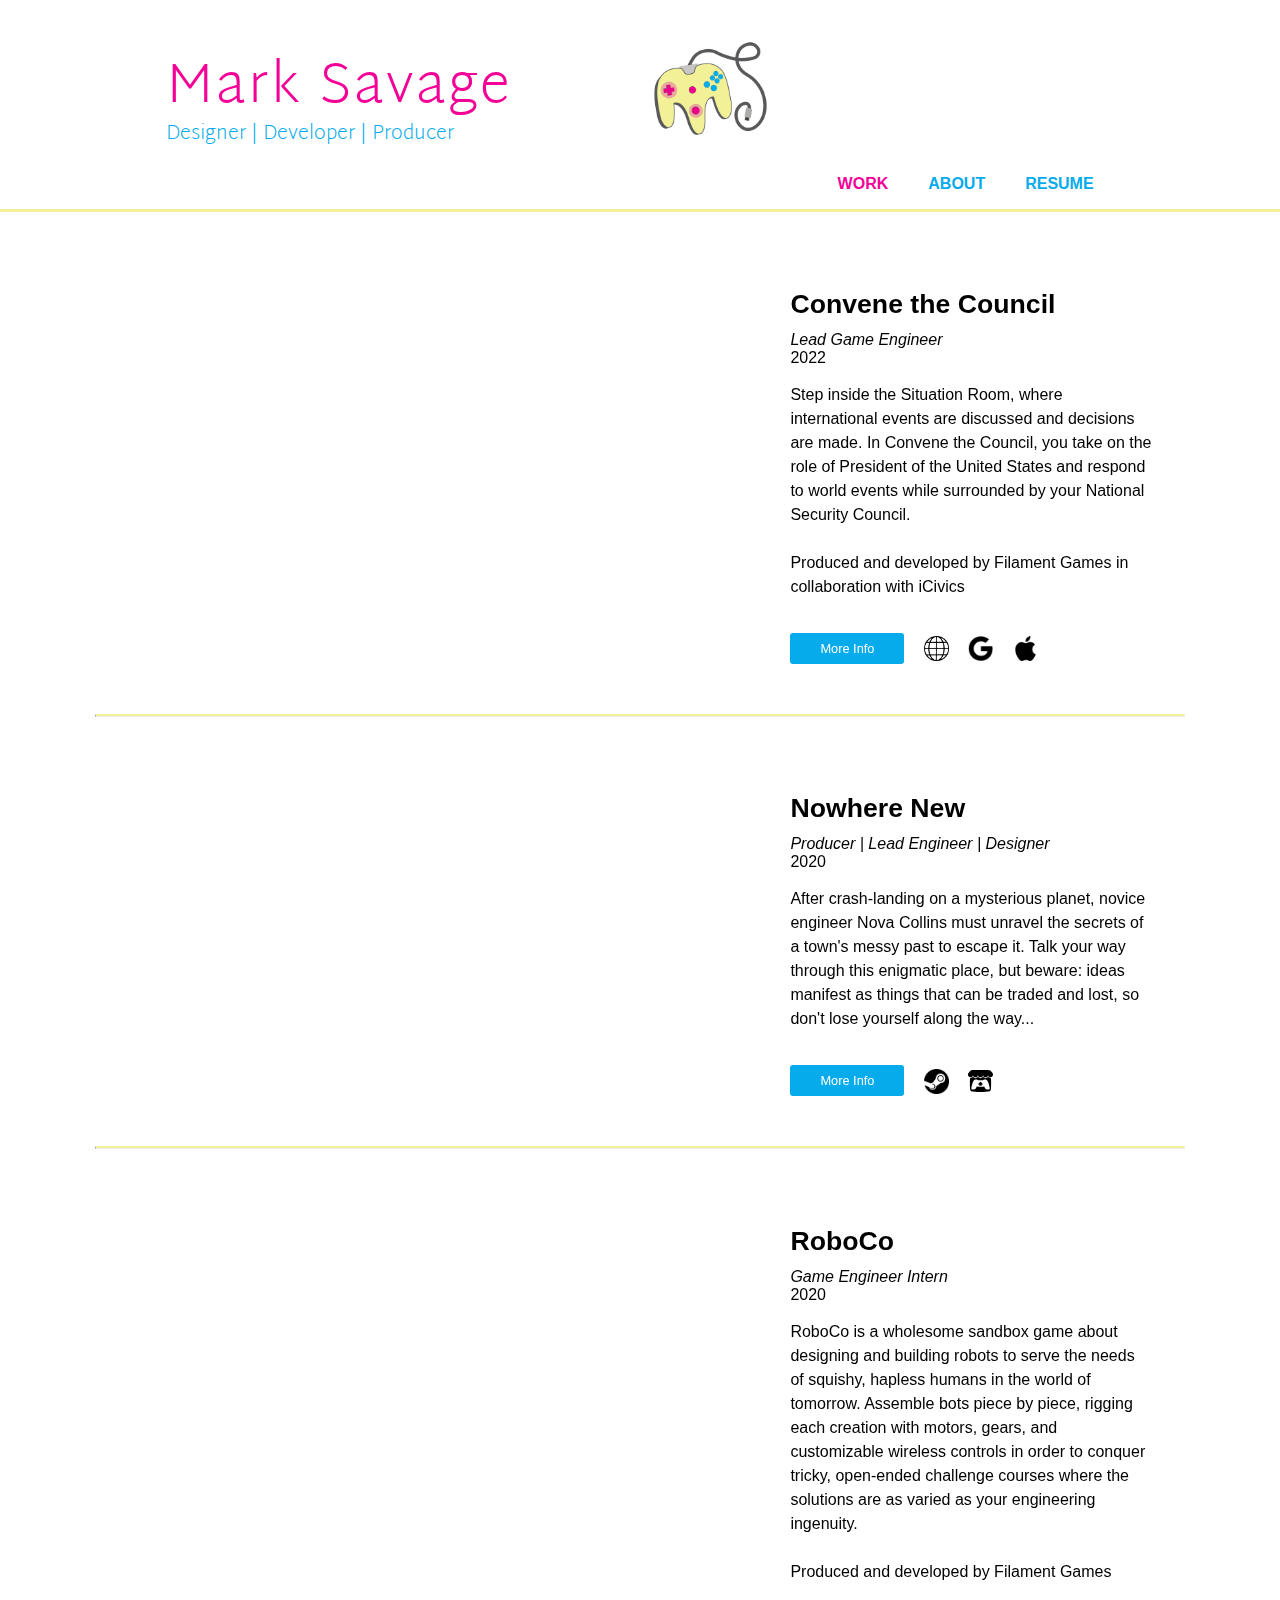
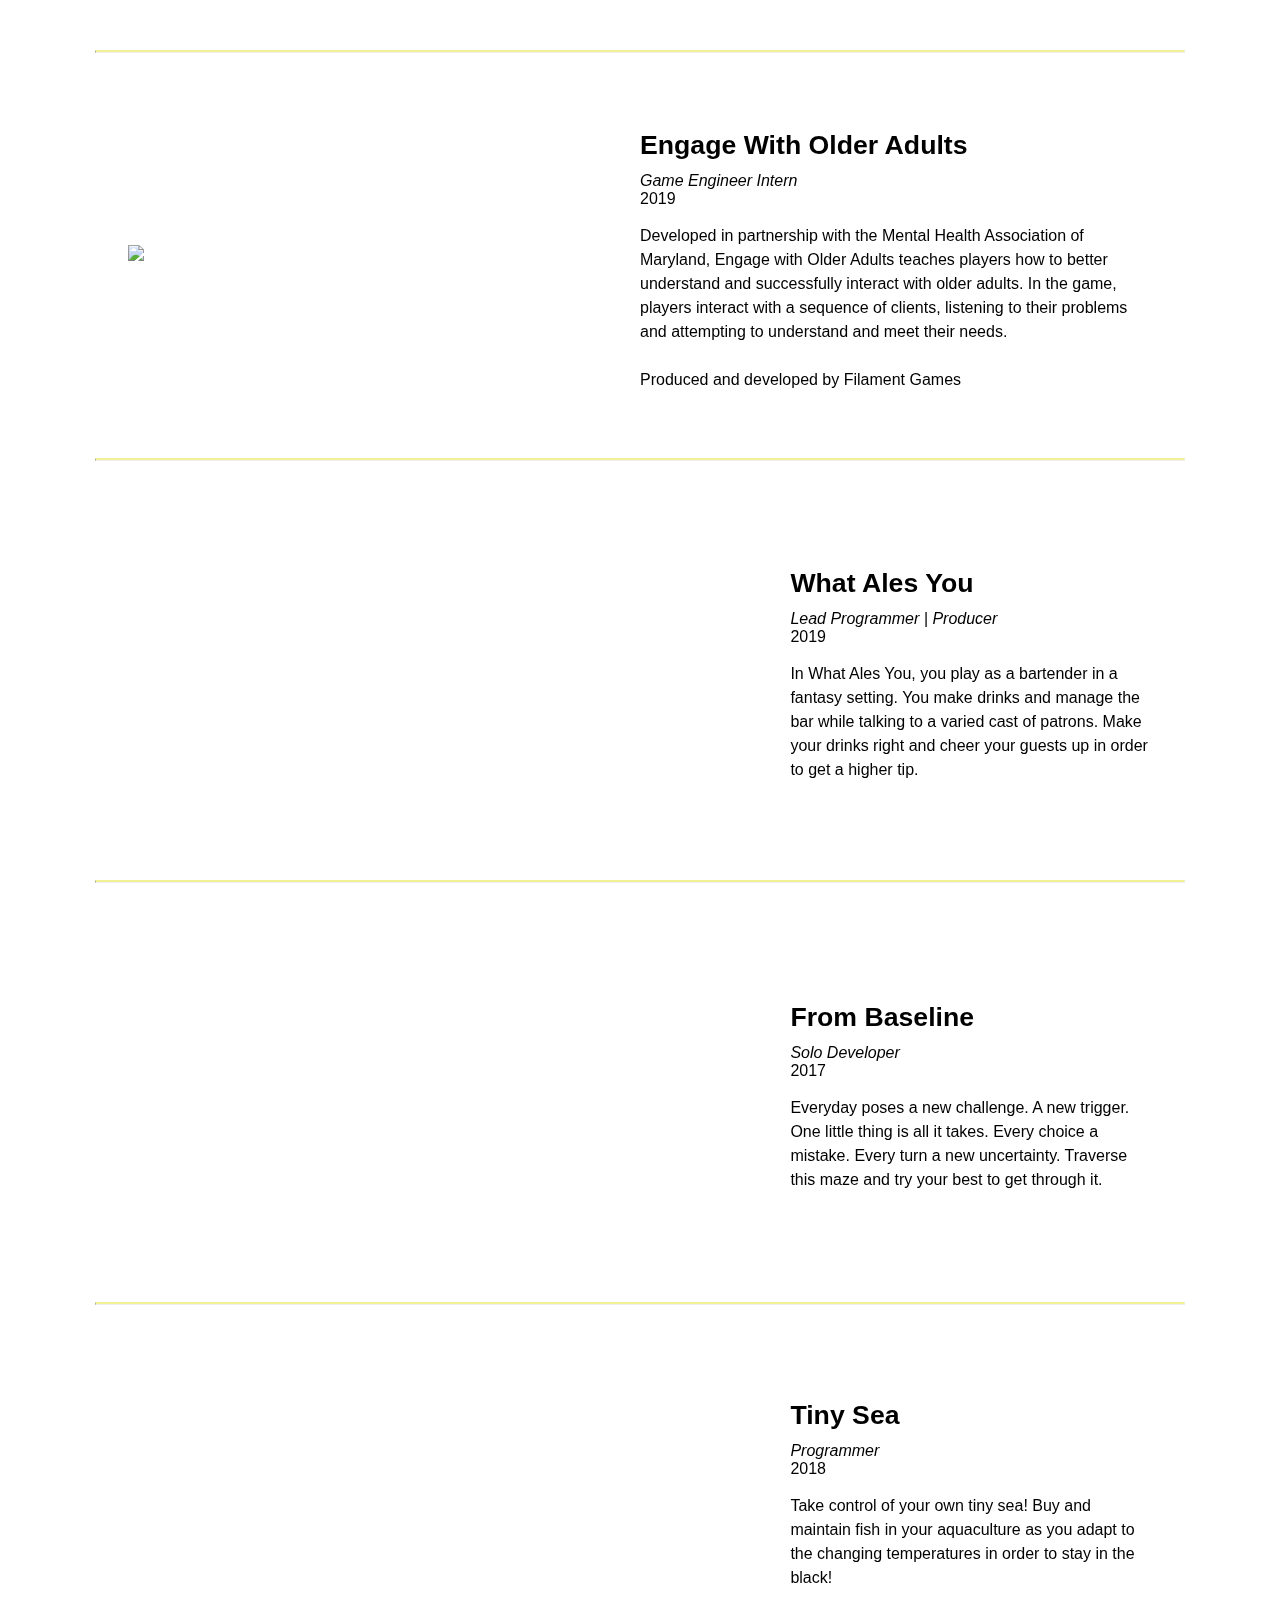
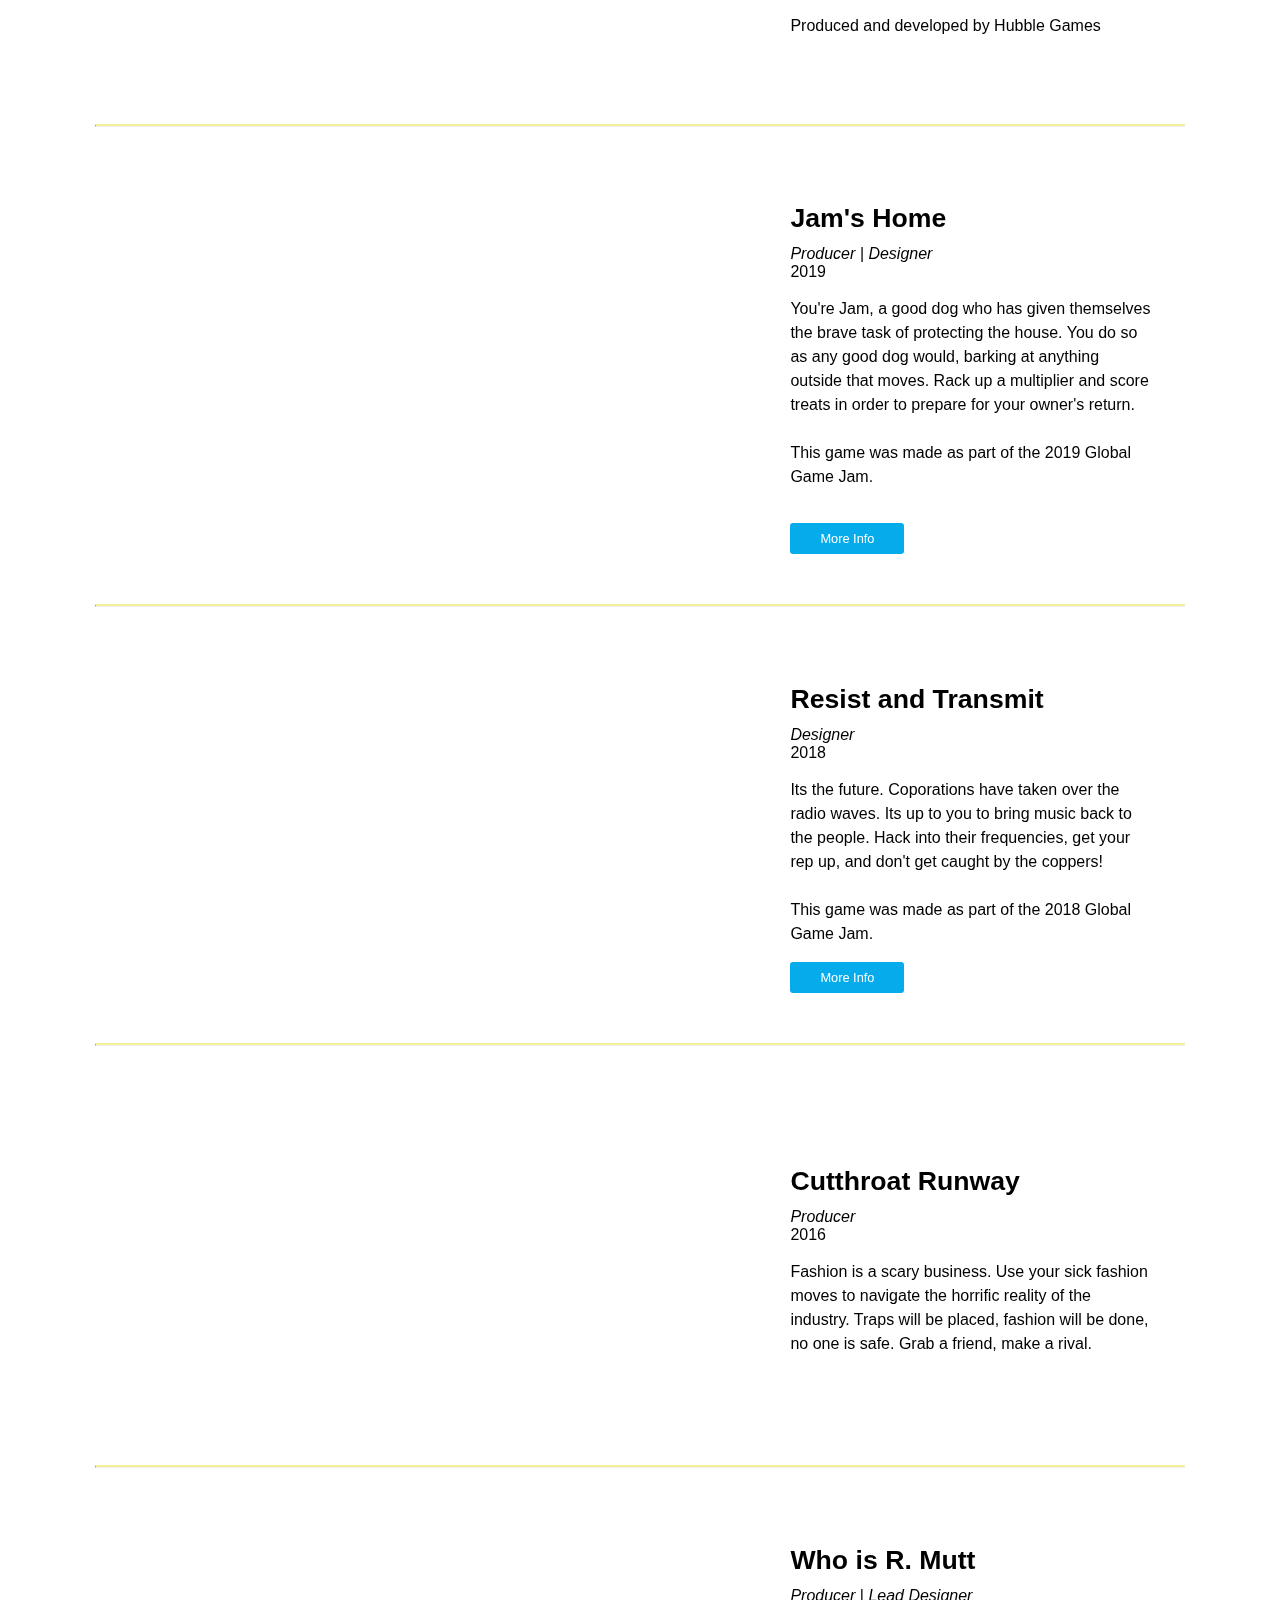
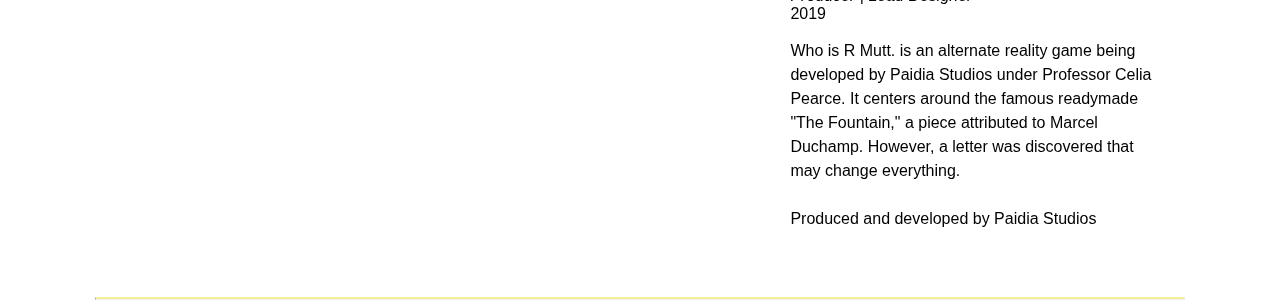
==== index.html @ 371cc797 "Adding store links and More Info buttons to Game Displays" ====
<!doctype html>
<html>
	<head> 
		<title>Mark Savage | Work</title>
		<meta name="viewport" content="width=device-width, initial-scale=1">
		<link rel="apple-touch-icon" sizes="180x180" href="/apple-touch-icon.png">
		<link rel="icon" type="image/png" sizes="32x32" href="/favicon-32x32.png">
		<link rel="icon" type="image/png" sizes="16x16" href="/favicon-16x16.png">
		<link rel="manifest" href="/site.webmanifest">
		<!--Fonts-->
		<link href="https://fonts.googleapis.com/css?family=Work+Sans" rel="stylesheet">
		<link href="https://fonts.googleapis.com/css?family=Martel+Sans" rel="stylesheet">
		<!--  -->
		<link rel="stylesheet" href="style.css">
	</head>

	<body>

		<header>
			<div class="banner">
				<section>
				<div class="title-text">
					<h1>Mark Savage</h1>
					<h2>Designer | Developer | Producer</h2>
				</div>
				<div class="logo">
					<img src = "images/Banner-Logo.png">
				</div>	

				<nav>
					<ul>
						<li class="selected"><a href="/">Work</a></li>
						<li><a href="about.html">About</a></li>
						<!-- <li><a href="contact.html">Contact</a></li> -->
						<li><a href="images/Resume.pdf">Resume</a></li>
					</ul>
				</nav>
					</section>
			</div>

		</header>

		<!-- Convene the Council -->
		<div class="game">
			<div class="content">
				<iframe width="560" height="315" src="https://www.youtube.com/embed/yWFwKvCYNBw" frameborder="0" allowfullscreen></iframe>
			</div>
			<div class="game-text">
				<h3 class="title">Convene the Council</h3>
				<p class="credit"><i>Lead Game Engineer</i><br>2022</p>
				<p class="description">Step inside the Situation Room, where international events are discussed and decisions are made. In Convene the Council, you take on the role of President of the United States and respond to world events while surrounded by your National Security Council.<br><br>Produced and developed by Filament Games in collaboration with iCivics</p>
				<br>
				<div class = "links">
					<a href = "../about.html" class = "moreInfo">More Info</a>
					<a href = "https://www.icivics.org/games/convene-council" class = storeLink><img class = "storeLink" src="images/icons/web_icon.png" alt="iCivics"></a>
					<a href = "https://play.google.com/store/apps/details?id=org.icivics.foreignpolicy" class = storeLink><img class = "storeLink" src="images/icons/google_icon.png" alt = "Play Store"></a>
					<a href = "https://apps.apple.com/us/app/convene-the-council/id1606780107" class = storeLink><img class="storeLink" src="images/icons/apple_icon.png" alt="App Store"></a>
				</div>
			</div>	
		</div>

		<hr>

		<!-- Nowhere New -->
		<div class="game">
			<div class="content">
				<iframe width="560" height="315" src="https://www.youtube.com/embed/bi0R9Wb4Cbs" frameborder="0" allowfullscreen></iframe>
			</div>
			<div class="game-text">
				<h3 class="title">Nowhere New</h3>
				<p class="credit"><i>Producer | Lead Engineer | Designer</i><br>2020</p>
				<p class="description">After crash-landing on a mysterious planet, novice engineer Nova Collins must unravel the secrets of a town's messy past to escape it. Talk your way through this enigmatic place, but beware: ideas manifest as things that can be traded and lost, so don't lose yourself along the way...</p>
				<br>
				<div class = "links">
					<a href = "../about.html" class = "moreInfo">More Info</a>
					<a href = "https://store.steampowered.com/app/1330800/Nowhere_New/" class = storeLink><img class = "storeLink" src="images/icons/steam_logo.png" alt="Steam"></a>
					<a href = "https://spacegirlstudios.itch.io/nowhere-new" class = storeLink><img class="storeLink" src="images/icons/itch_logo.svg" alt="itch.io"></a>
				</div>
			</div>	
		</div>

		<hr>

		<!-- RoboCo -->
		<div class="game">
			<div class="content">
				<iframe width="560" height="315" src="https://www.youtube.com/embed/Z7O21nmVsWM" frameborder="0" allowfullscreen></iframe>
			</div>
			<div class="game-text">
				<h3 class="title">RoboCo</h3>
				<p class="credit"><i>Game Engineer Intern</i><br>2020</p>
				<p class="description">RoboCo is a wholesome sandbox game about designing and building robots to serve the needs of squishy, hapless humans in the world of tomorrow. Assemble bots piece by piece, rigging each creation with motors, gears, and customizable wireless controls in order to conquer tricky, open-ended challenge courses where the solutions are as varied as your engineering ingenuity.<br><br>Produced and developed by Filament Games</p>
				
			</div>	
		</div>

		<hr>
		
		<!-- Engage with Older Adults -->
		<div class="game">
			<div class="content">
				<img width="560"  src="images/engage-gif.gif" frameborder="0" allowfullscreen>
			</div>
			<div class="game-text">
				<h3 class="title">Engage With Older Adults</h3>
				<p class="credit"><i>Game Engineer Intern</i><br>2019</p>
				<p class="description">Developed in partnership with the Mental Health Association of Maryland, Engage with Older Adults teaches players how to better understand and successfully interact with older adults. In the game, players interact with a sequence of clients, listening to their problems and attempting to understand and meet their needs.<br><br>Produced and developed by Filament Games</p>
				
			</div>	
		</div>

		<hr>
<!-- What Ales You -->
		<div class="game">
			<div class="content">
				<iframe width="560" height="315" src="https://www.youtube.com/embed/Bs_foMNBt_Y" frameborder="0" allowfullscreen></iframe>
			</div>
			<div class="game-text">
				<h3 class="title">What Ales You</h3>
				<p class="credit"><i>Lead Programmer | Producer</i><br>2019</p>
				<p class="description">In What Ales You, you play as a bartender in a fantasy setting. You make drinks and manage the bar while talking to a varied cast of patrons. Make your drinks right and cheer your guests up in order to get a higher tip.</p>
				
			</div>	
		</div>

		<hr>
<!-- From Baseline -->
		<div class="game">
			<div class="content">
				<iframe width="560" height="315" src="https://www.youtube.com/embed/Ui7H-wS2IJg" frameborder="0" allowfullscreen></iframe>
			</div>
			<div class="game-text">
				<h3 class="title">From Baseline</h3>
				<p class="credit"><i>Solo Developer</i><br>2017</p>
				<p class="description">Everyday poses a new challenge. A new trigger. One little thing is all it takes. Every choice a mistake. Every turn a new uncertainty. Traverse this maze and try your best to get through it.</p>
				
			</div>	
		</div>

		<hr>

<!-- Tiny Sea -->
		<div class="game">
			<div class="content">
				<iframe width="560" height="315" src="https://www.youtube.com/embed/UsBeB_q-vxM" frameborder="0" allowfullscreen></iframe>
			</div>
			<div class="game-text">
				<h3 class="title">Tiny Sea</h3>
				<p class="credit"><i>Programmer</i><br>2018</p>
				<p class="description">Take control of your own tiny sea! Buy and maintain fish in your aquaculture as you adapt to the changing temperatures in order to stay in the black!
										<br><br>Produced and developed by Hubble Games</p>
				
			</div>	
		</div>

		<hr>

<!-- Jam's Home -->
		<div class="game">
			<div class="content">
				<iframe width="560" height="315" src="https://www.youtube.com/embed/EVOU2wptDVI" frameborder="0" allowfullscreen></iframe>
			</div>
			<div class="game-text">
				<h3 class="title">Jam's Home</h3>
				<p class="credit"><i><i>Producer </i> | <i>Designer</i></i><br>2019</p>
				<p class="description">You're Jam, a good dog who has given themselves the brave task of protecting the house. You do so as any good dog would, barking at anything outside that moves. Rack up a multiplier and score treats in order to prepare for your owner's return.<br><br>This game was made as part of the 2019 Global Game Jam.</p>
				<br>
				<div class = "links">
					<a href = "https://globalgamejam.org/2019/games/jams-home" class = "moreInfo">More Info</a>
				</div>
			</div>	
		</div>

		<hr>


<!-- Resist and Transmit -->
		<div class="game">
			<div class="content">
				<iframe width="560" height="315" src="https://www.youtube.com/embed/kGnlgZ2uMW0" frameborder="0" allowfullscreen></iframe>
			</div>
			<div class="game-text">
				<h3 class="title">Resist and Transmit</h3>
				<p class="credit"><i>Designer</i><br>2018</p>
				<p class="description">Its the future. Coporations have taken over the radio waves. Its up to you to bring music back to the people. Hack into their frequencies, get your rep up, and don't get caught by the coppers!<br><br>This game was made as part of the 2018 Global Game Jam.</p>
				<div class = "links">
					<a href = "https://globalgamejam.org/2018/games/resist-transmit" class = "moreInfo">More Info</a>
				</div>
			</div>	
		</div>

		<hr>

<!-- Cutthroat Runway -->
		<div class="game">
			<div class="content">
				<iframe width="560" height="315" src="https://www.youtube.com/embed/CZiMfY8BUFw" frameborder="0" allowfullscreen></iframe>
			</div>
			<div class="game-text">
				<h3 class="title">Cutthroat Runway</h3>
				<p class="credit"><i>Producer</i><br>2016</p>
				<p class="description">Fashion is a scary business. Use your sick fashion moves to navigate the horrific reality of the industry. Traps will be placed, fashion will be done, no one is safe. Grab a friend, make a rival.</p>
				
			</div>	
		</div>

		<hr>

<!-- Who is R. Mutt -->
		<div class="game">
			<div class="content">
				<iframe width="560" height="315" src="https://www.youtube.com/embed/OC6gs225H44?rel=0" frameborder="0" allowfullscreen></iframe>
			</div>
			<div class="game-text">
				<h3 class="title">Who is R. Mutt</h3>
				<p class="credit"><i>Producer </i> | <i>Lead Designer</i><br>2019</p>
				<p class="description">Who is R Mutt. is an alternate reality game being developed by Paidia Studios under Professor Celia Pearce. It centers around the famous readymade "The Fountain," a piece attributed to Marcel Duchamp. However, a letter was discovered that may change everything.<br><br>Produced and developed by Paidia Studios</p>
				
				
			</div>	
		</div>

		<hr>


	</body>
</html>
---- style.css ----
body {
	height: 100%;
	margin: 0;
	font-family: "Works-Sans", sans-serif;
}

.banner {
    height: 50%;
    background-size: cover;
    position: static;
    min-width: 100%;
    -webkit-box-sizing: content-box;
    -moz-box-sizing: content-box;
    box-sizing: content-box;
    display: inline-block;
	border-bottom-style: solid;
	border-bottom-color: #F2F196
}

.title-text {
	text-align: left;
	position: absolute;
	display: inline-block;
	left: 13%;
	color: #05ABEB;
}

.title-text h1{
    font-family: 'Martel Sans', sans-serif;
    font-size: 3.5em;
    font-weight: lighter;
    margin-bottom: -40px;
    letter-spacing: 2px;
	color: #F50097
}

.title-text h2{
	font-family: 'Martel Sans', sans-serif;
	font-weight: lighter;
	font-size: 1.25em;
}

.logo {
	max-width: 20%;
	display:block;
	margin:auto;
}

.logo img{
    max-width: 130px;
    padding-top: 25px;
	padding-left: 50%;
	padding-right: 50%;
    margin: auto;
	align: middle;
}

a {
	color: black;
	
}

nav ul a{
	font-size: 1rem;
	text-transform: uppercase;
	font-weight: bold;
	color: #05ABEB;
	text-decoration: none;
	padding: 20px;
}
nav ul a:hover {
	border-top-style: solid;
	border-top-color: #F2F196
}

nav li.selected a {
	color: #f50097;
}

nav {
	padding-right : 13%;

}
nav ul {
	float: right;
	display: flex;
	justify-content: space-between;
	list-style-type: none;
}

nav li {
	text-align: center;


}

.game{
	margin: 50px 10%;
	display: flex;
	justify-content: space-between;
	align-items: center;
}

.content, .game-text{
	display: inline-block;
}

.game-text{
	max-width: 50%;
	padding-left: 10%;
}

.game-text .title{
	font-size: 20pt;
	margin-bottom: -5px;
	font-family: 'Work-Sans', sans-serif;
}

.game-text .description {
	line-height: 1.5;
}

a.moreInfo {
	font-size: 0.8rem;
	background-color: #05ABEB;
	color: white;
	display: inline-block;
	border-radius: 3px;
	padding: 8px 30px;
	text-decoration: none;
}

a.moreInfo:hover {
	background-color: #08415C;
}

a.storeLink{
	display: inline-block;
	border-radius: 3px;
	padding: 0px 0px 0px 15px;

}

img.storeLink{
	width: 25px;
	height: 25px;
	vertical-align: middle;
	object-fit: contain;
}

.links {
	white-space: nowrap;
}

hr{
	width: 85%;
	border-top: 2px solid #F2F196;
}

/*About Me Styling*/
.about-me {
	margin: 50px 10%;
	display: flex;
	justify-content: space-between;
	align-items: center;
}

.about-me img{
	max-width: 50%;
}

.about-me .description{
	max-width: 50%;
	padding-left: 5%;
}

.about-me .description h3{
	font-size: 30px;
	text-decoration: underline;
}

.about-me p{
	line-height: 1.5;
}

@media only screen and (max-width: 1000px) {
	.title-text { 
		position: static;
		text-align: center;
		align-items: center;
		display: inline;
		left: auto;
	}
	.logo img {display: none;}
	nav {padding:0;}
	nav ul {
		float:none;
		justify-content: center;

	}
	.game-text, .about-me .description {max-width: 100%; text-align: center;}
	.game, .about-me { 
		display: inherit;
		margin-left:auto;
		justify-content: center;
	}
	.content, .about-me img {
		margin-left: 10%;
		margin-right: 10%;
		float: center;
		max-width: 80%;
		width: 80%;
	}
}


/*Contact Styling*/

/*.contact {
	width: 20%;
	align-items: center;
	display: block;
	margin:auto;
}

.contact h3{
	font-size: 30px;

}

.contact h4{

}*/
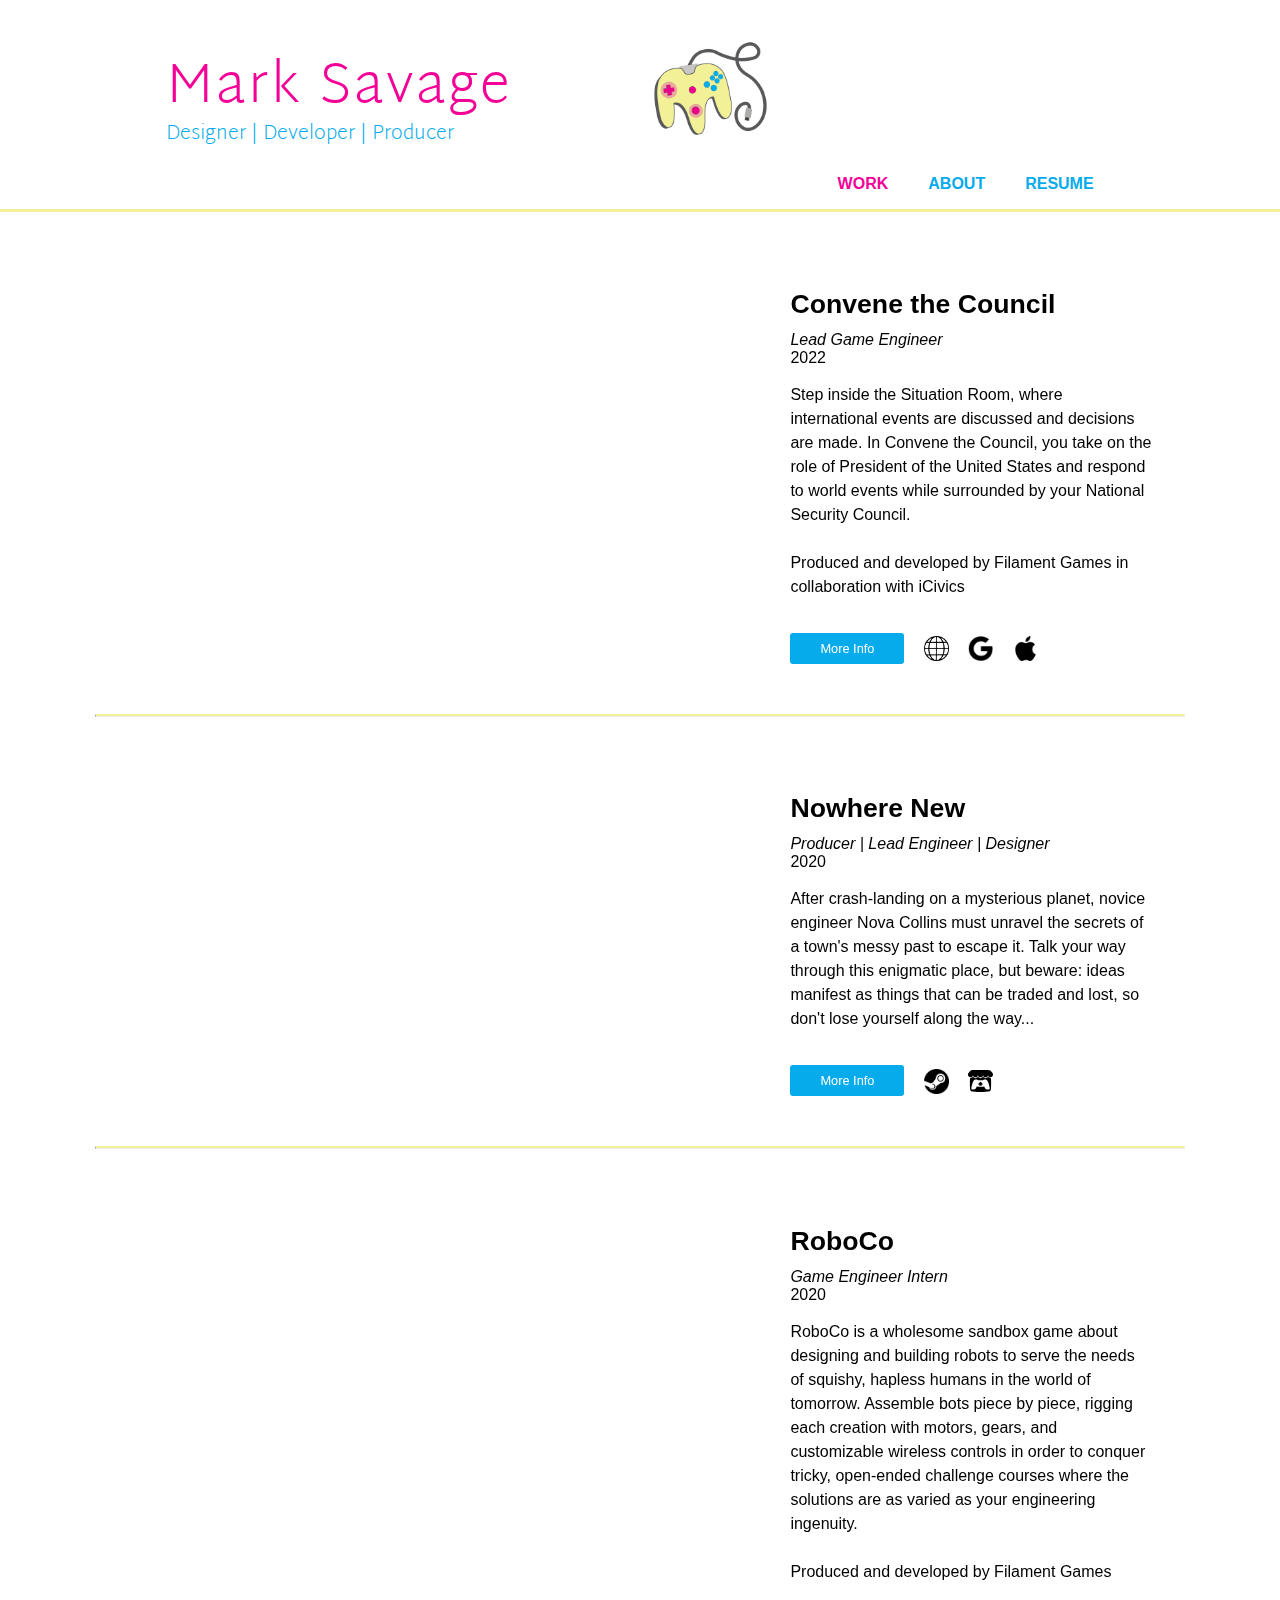
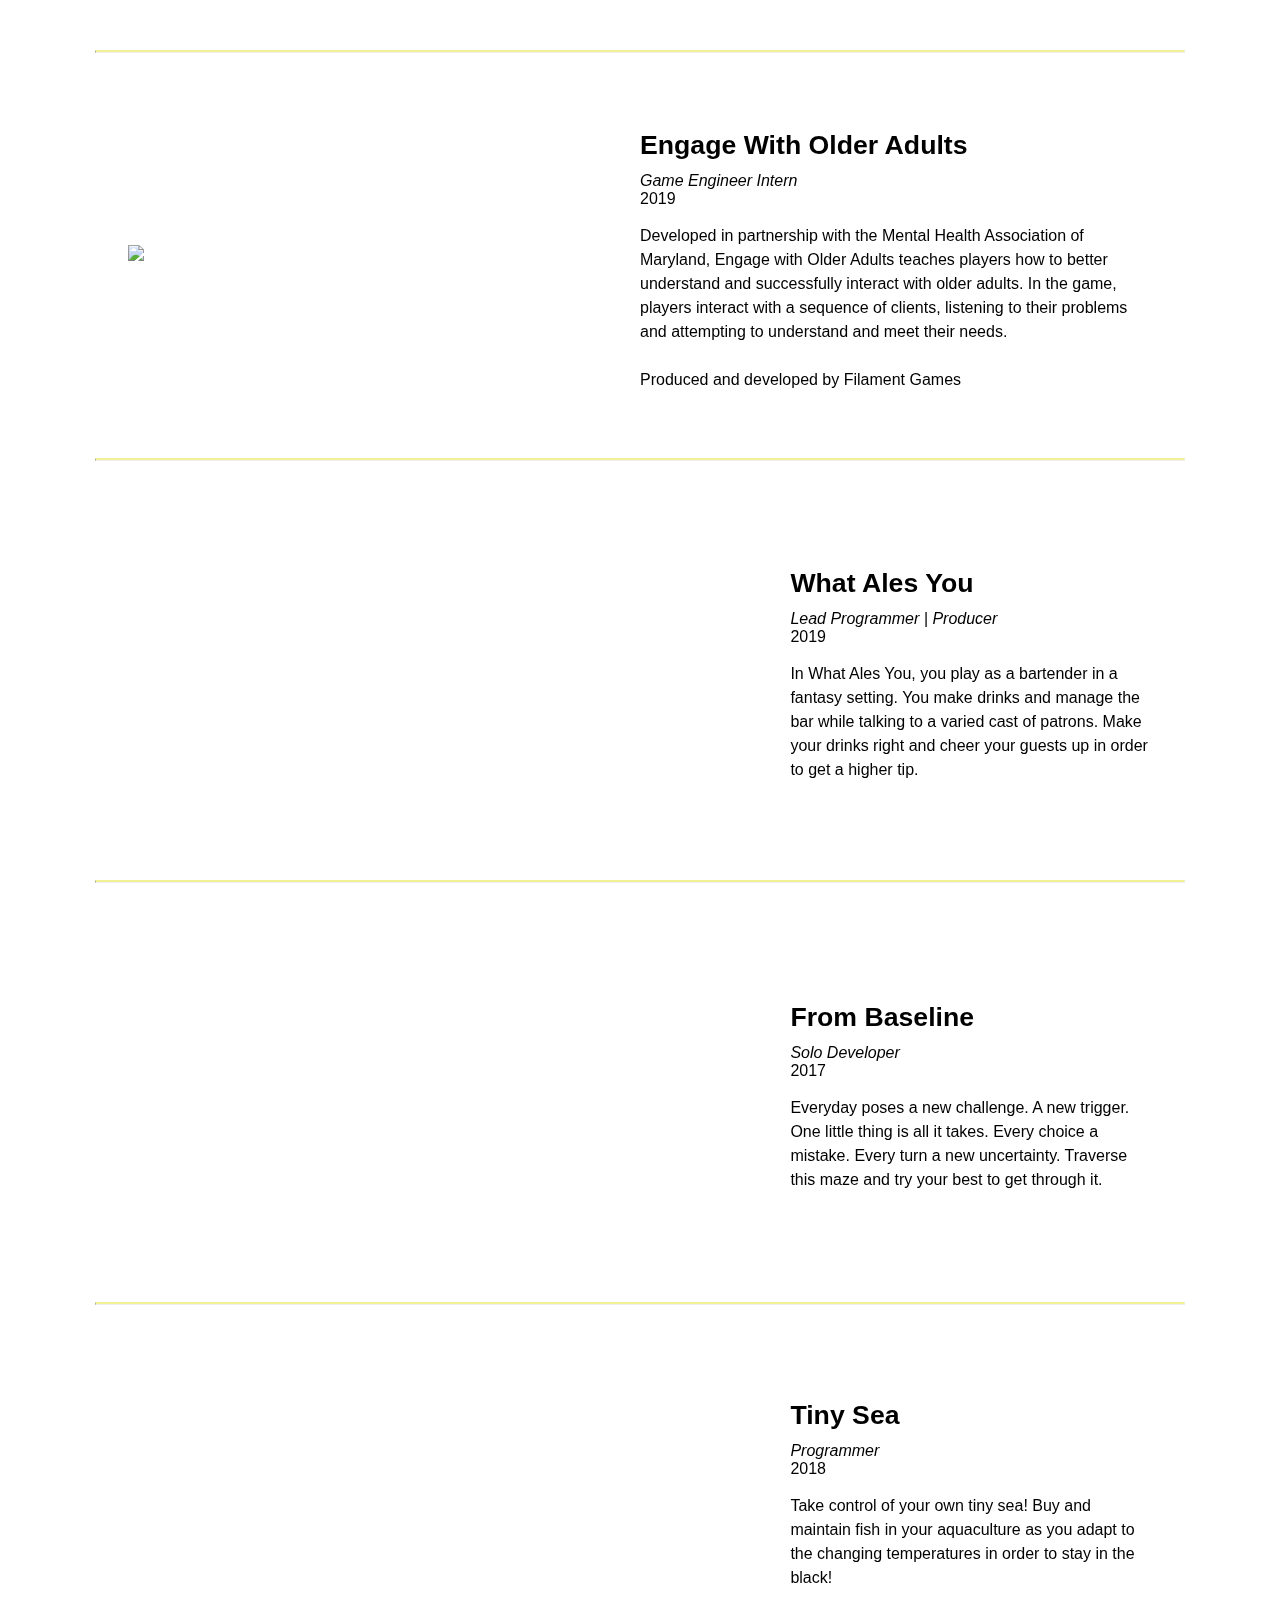
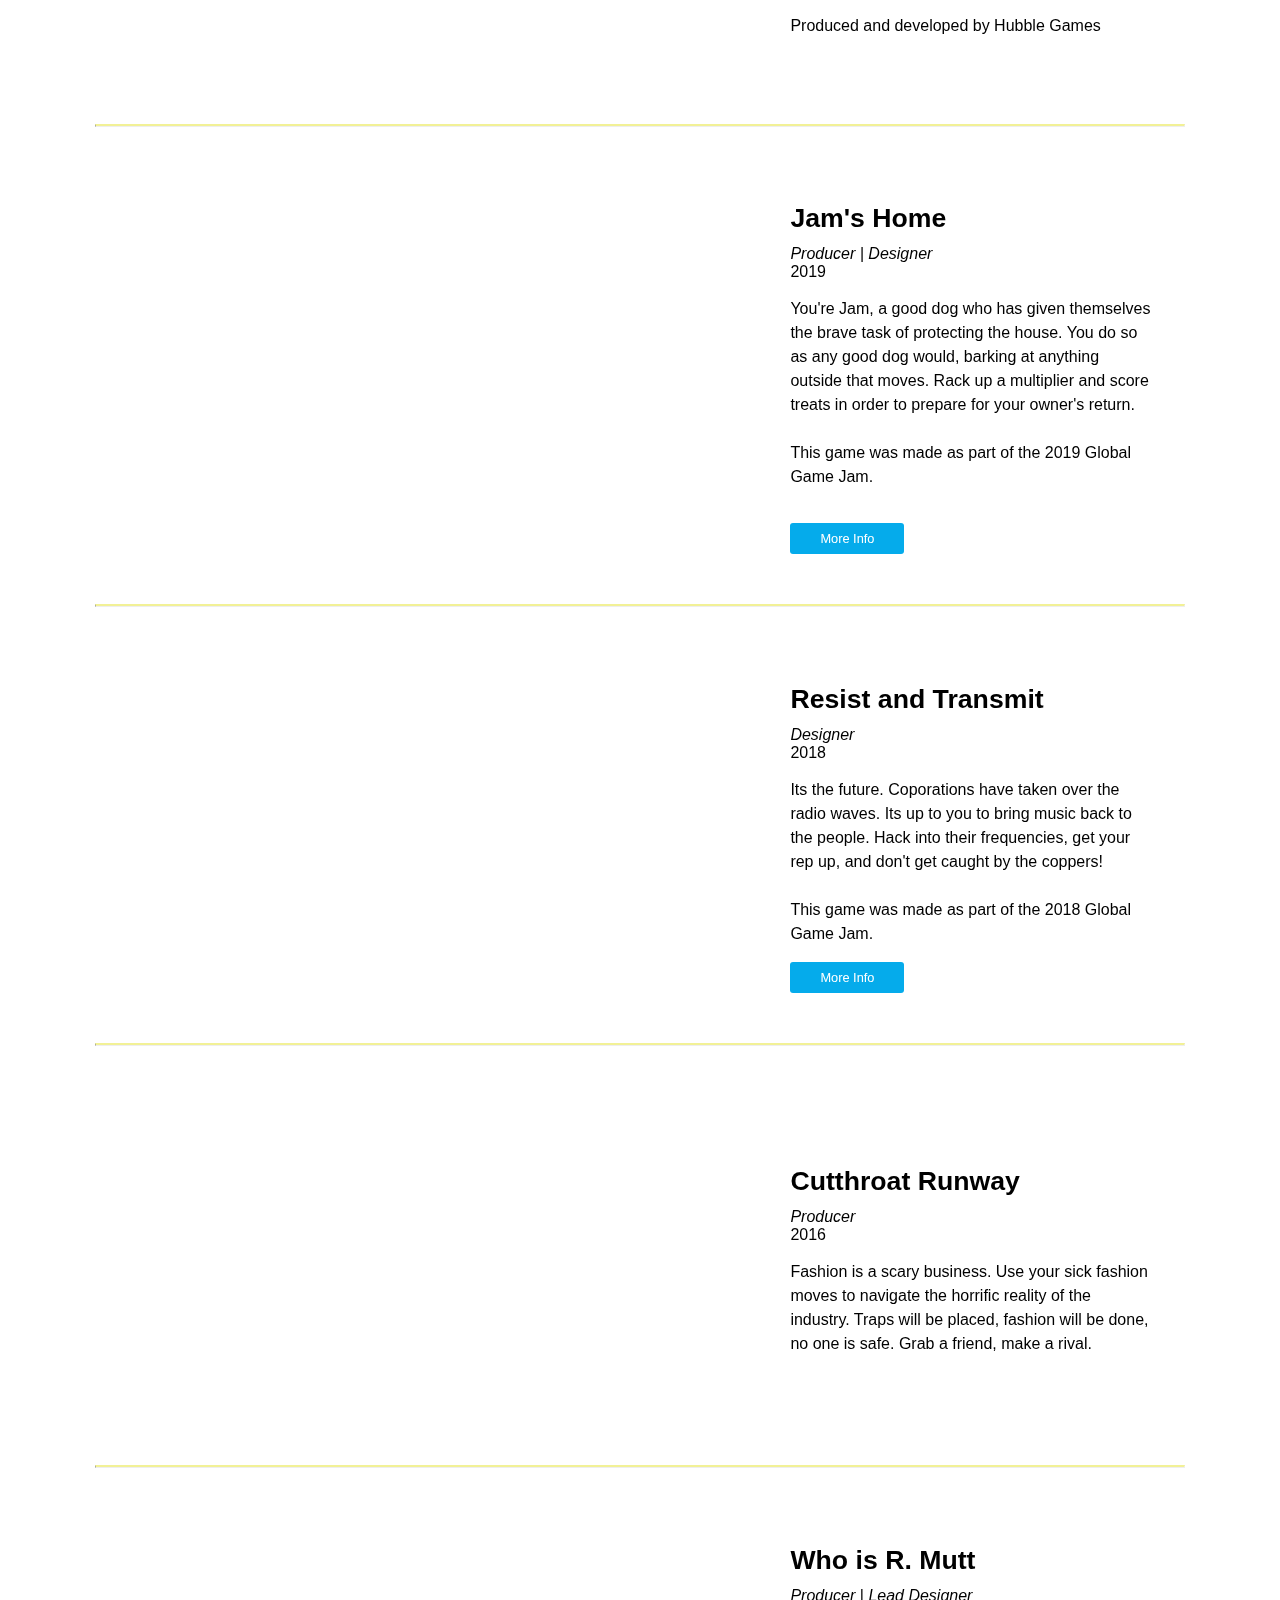
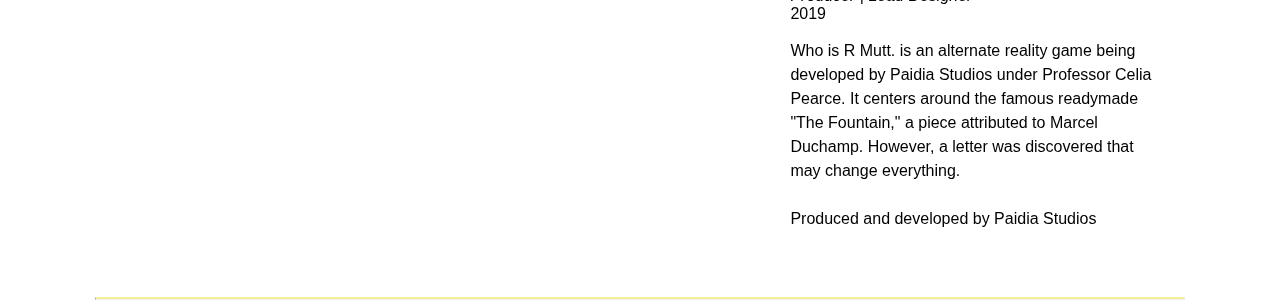
==== commit 84b82a1e: "Update About Me Layout" ====
--- a/index.html
+++ b/index.html
@@ -162,7 +162,7 @@
 			</div>
 			<div class="game-text">
 				<h3 class="title">Jam's Home</h3>
-				<p class="credit"><i><i>Producer </i> | <i>Designer</i></i><br>2019</p>
+				<p class="credit"><i><i>Producer</i> | <i>Designer</i></i><br>2019</p>
 				<p class="description">You're Jam, a good dog who has given themselves the brave task of protecting the house. You do so as any good dog would, barking at anything outside that moves. Rack up a multiplier and score treats in order to prepare for your owner's return.<br><br>This game was made as part of the 2019 Global Game Jam.</p>
 				<br>
 				<div class = "links">
--- a/style.css
+++ b/style.css
@@ -160,18 +160,20 @@
 /*About Me Styling*/
 .about-me {
 	margin: 50px 10%;
-	display: flex;
-	justify-content: space-between;
+	display: block;
 	align-items: center;
 }
 
 .about-me img{
-	max-width: 50%;
-}
-
-.about-me .description{
-	max-width: 50%;
-	padding-left: 5%;
+	max-width: 400px;
+	border-radius: 50%;
+}
+
+.about-me .bio{
+	width: 55%;
+	padding: 10px 50px 30px;
+	margin:auto;
+	justify-content: space-around;
 }
 
 .about-me .description h3{
@@ -181,6 +183,18 @@
 
 .about-me p{
 	line-height: 1.5;
+	display:block;
+	margin-left: auto;
+    margin-right: auto;
+}
+
+.about-me .links {
+	text-align: center;
+	padding: 10px;
+}
+
+.links img{
+	border-radius: 0%;
 }
 
 @media only screen and (max-width: 1000px) {
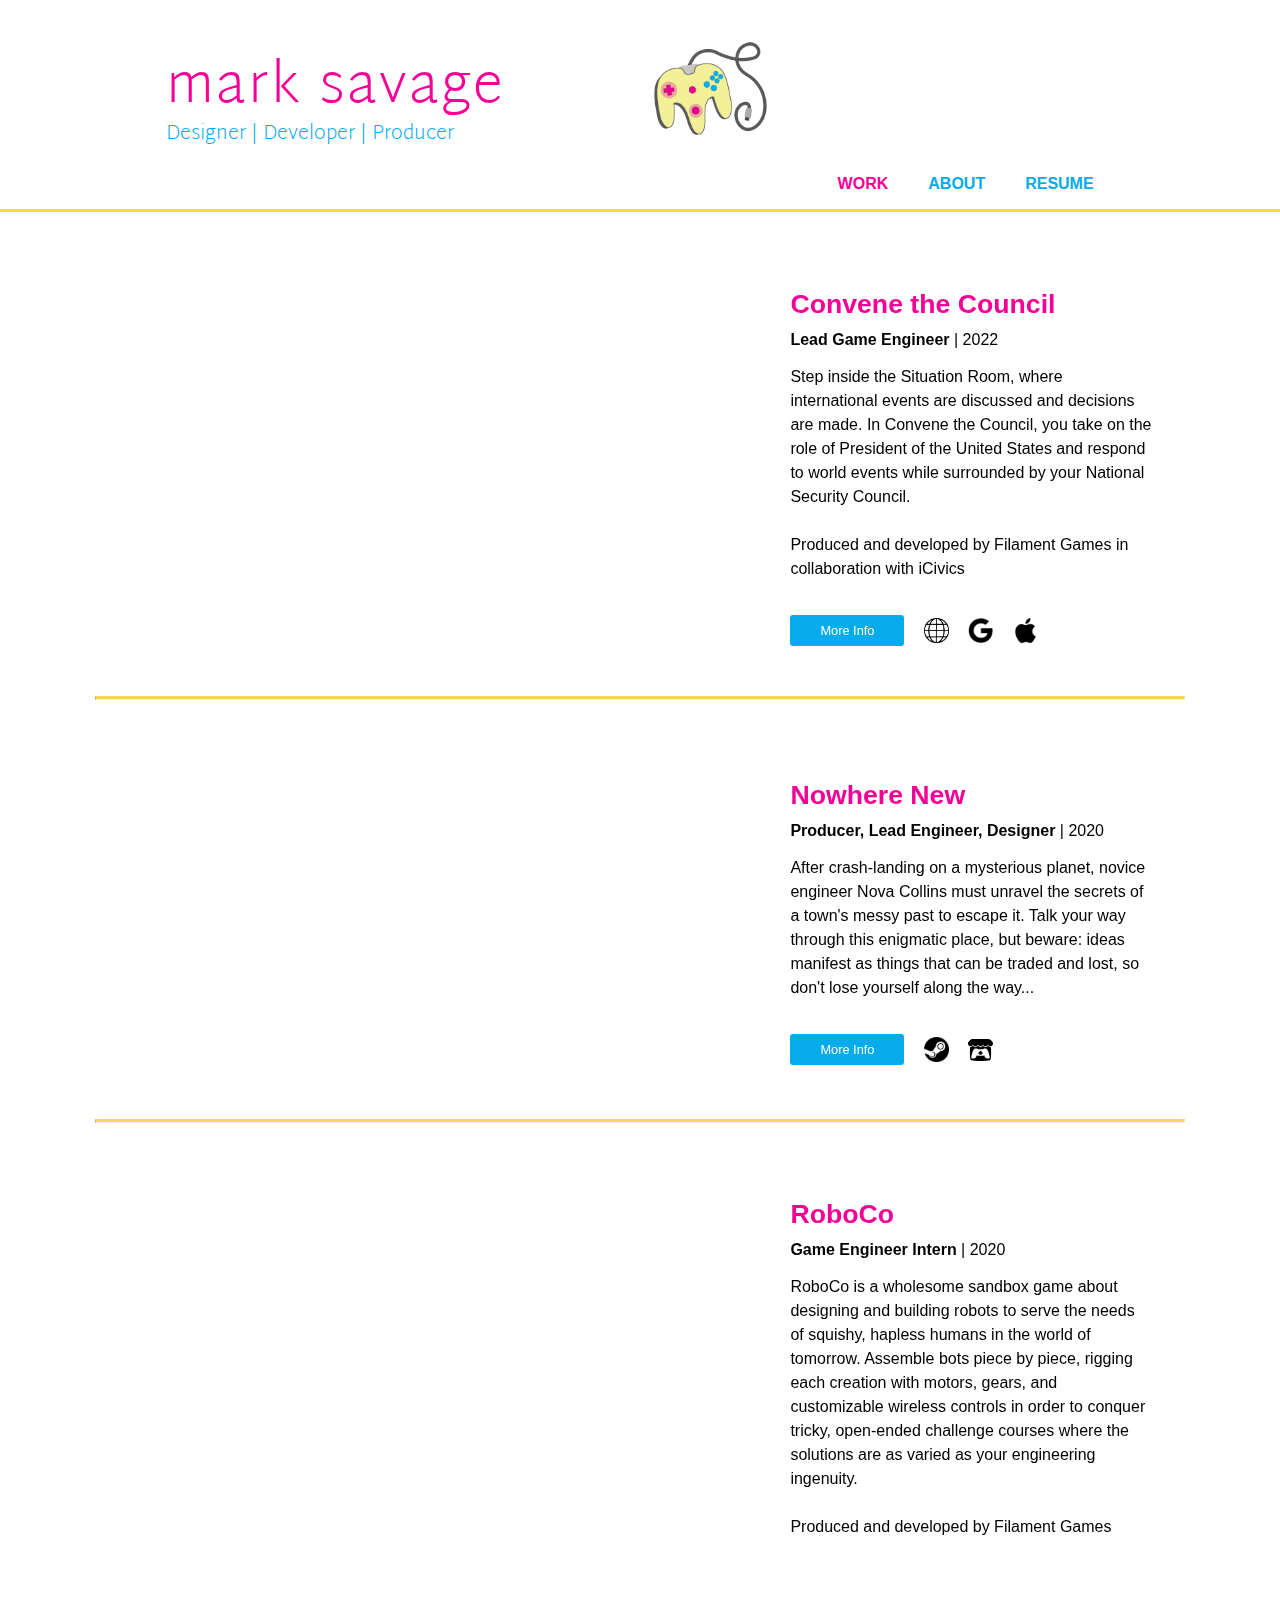
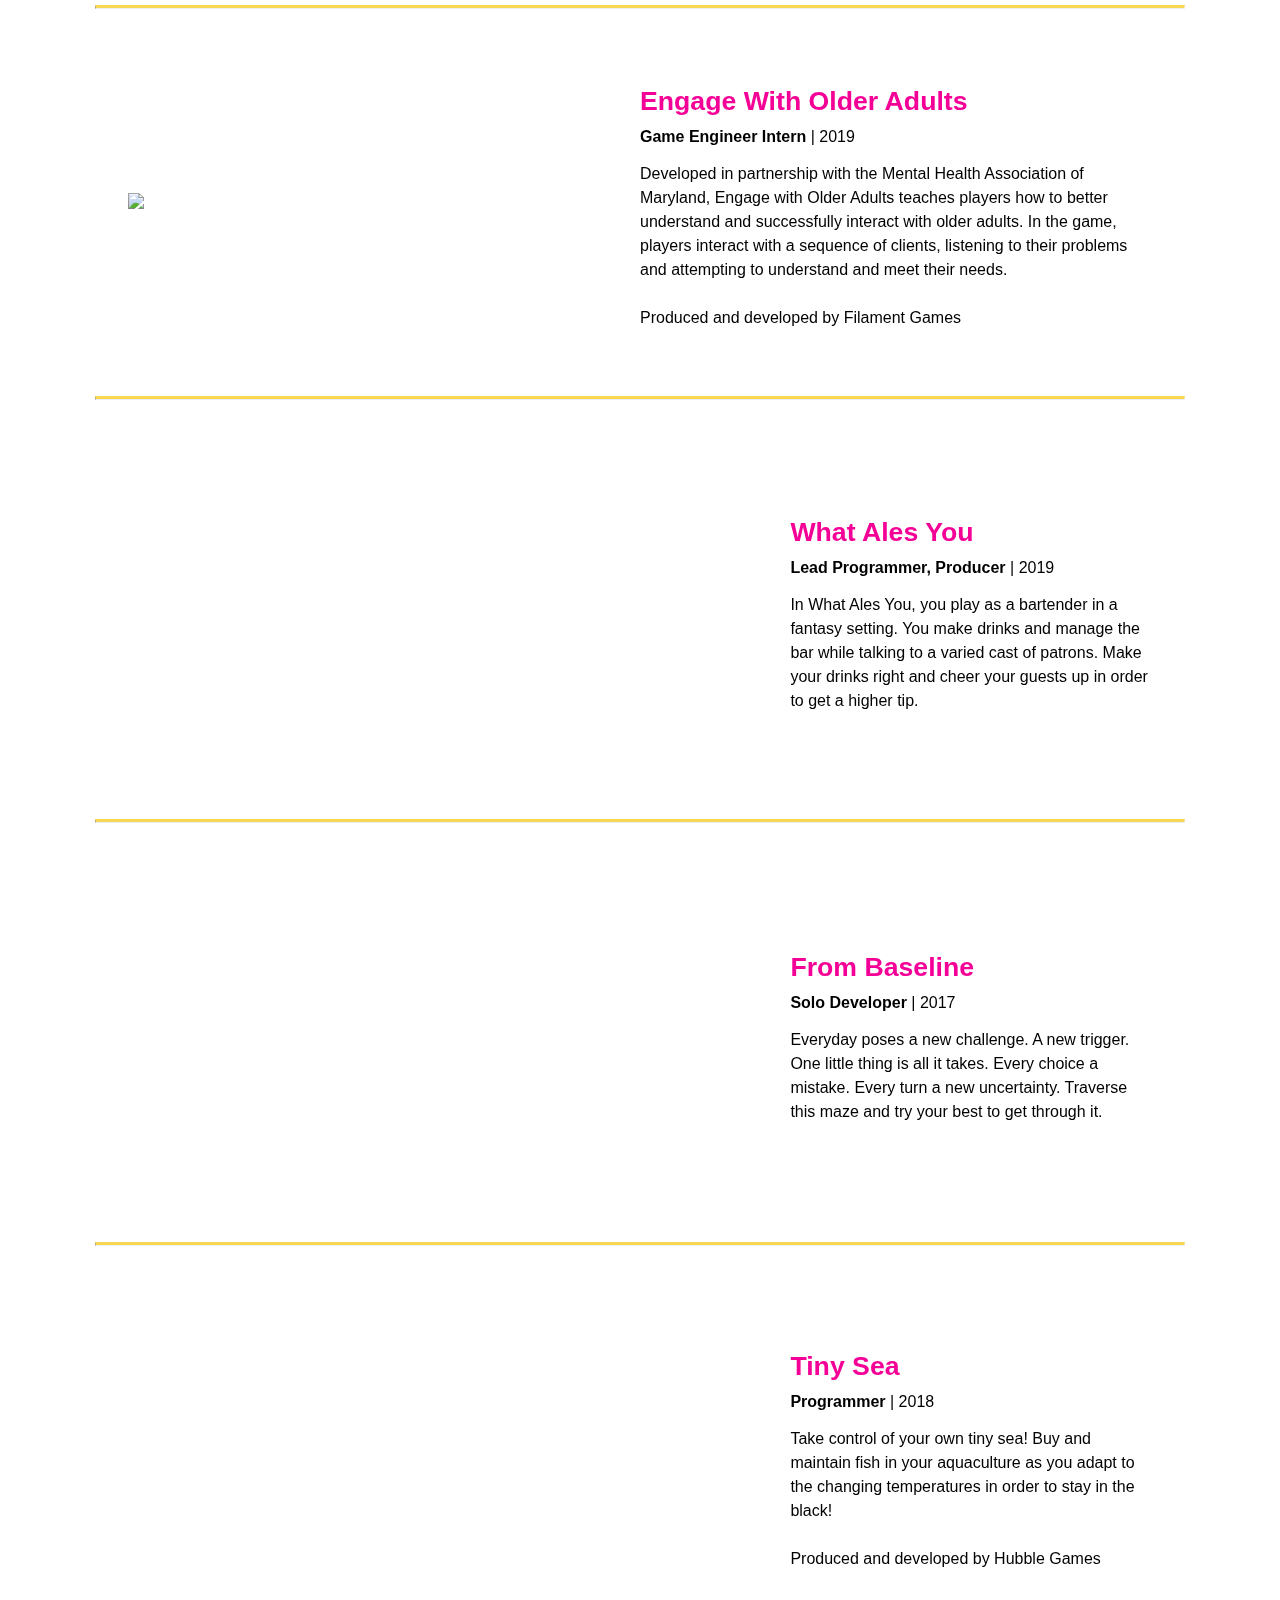
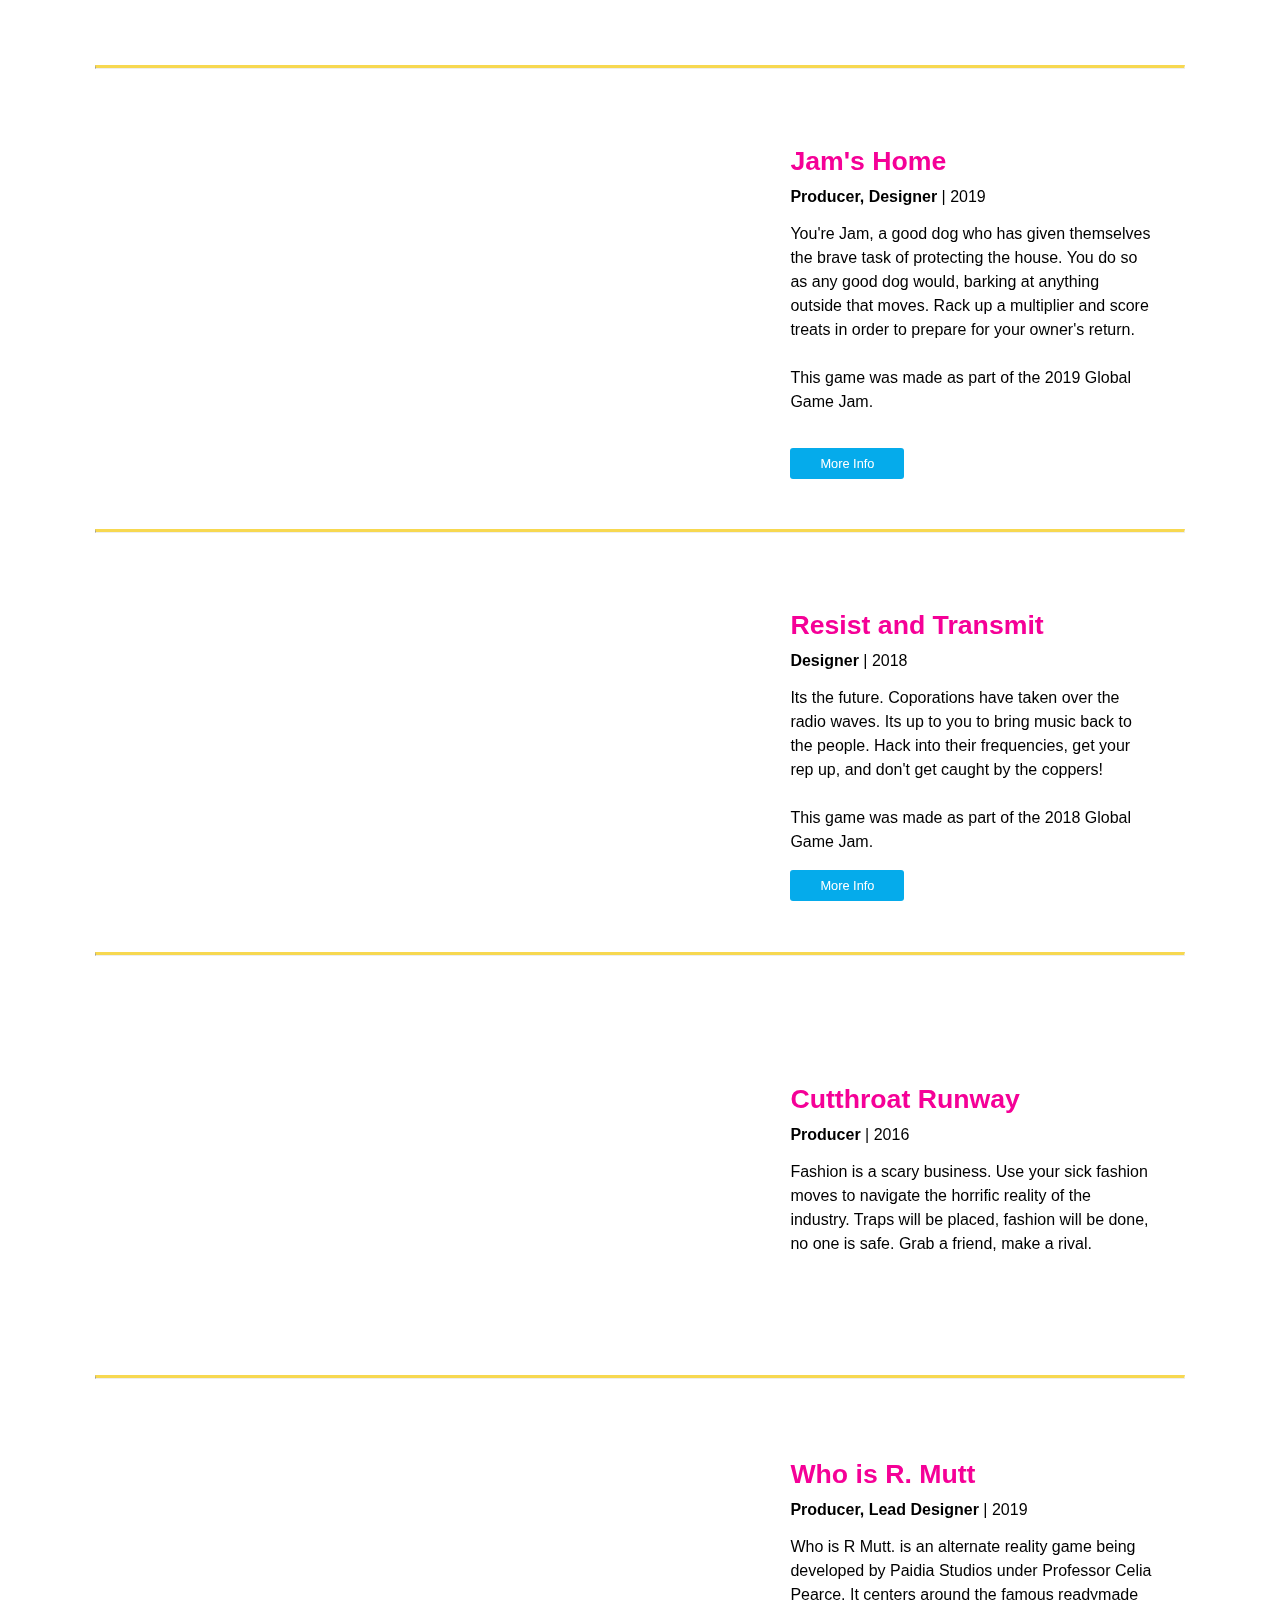
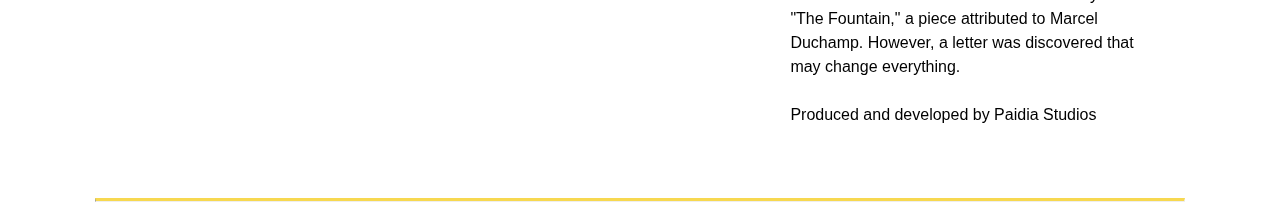
==== commit a9903685: "Style adjustments to Game Info" ====
--- a/index.html
+++ b/index.html
@@ -20,7 +20,7 @@
 			<div class="banner">
 				<section>
 				<div class="title-text">
-					<h1>Mark Savage</h1>
+					<h1>mark savage</h1>
 					<h2>Designer | Developer | Producer</h2>
 				</div>
 				<div class="logo">
@@ -29,7 +29,7 @@
 
 				<nav>
 					<ul>
-						<li class="selected"><a href="/">Work</a></li>
+						<li class="selected"><a href="index.html">Work</a></li>
 						<li><a href="about.html">About</a></li>
 						<!-- <li><a href="contact.html">Contact</a></li> -->
 						<li><a href="images/Resume.pdf">Resume</a></li>
@@ -47,7 +47,7 @@
 			</div>
 			<div class="game-text">
 				<h3 class="title">Convene the Council</h3>
-				<p class="credit"><i>Lead Game Engineer</i><br>2022</p>
+				<p class="credit"><b>Lead Game Engineer</b> | 2022</p>
 				<p class="description">Step inside the Situation Room, where international events are discussed and decisions are made. In Convene the Council, you take on the role of President of the United States and respond to world events while surrounded by your National Security Council.<br><br>Produced and developed by Filament Games in collaboration with iCivics</p>
 				<br>
 				<div class = "links">
@@ -68,7 +68,7 @@
 			</div>
 			<div class="game-text">
 				<h3 class="title">Nowhere New</h3>
-				<p class="credit"><i>Producer | Lead Engineer | Designer</i><br>2020</p>
+				<p class="credit"><b>Producer, Lead Engineer, Designer</b> | 2020</p>
 				<p class="description">After crash-landing on a mysterious planet, novice engineer Nova Collins must unravel the secrets of a town's messy past to escape it. Talk your way through this enigmatic place, but beware: ideas manifest as things that can be traded and lost, so don't lose yourself along the way...</p>
 				<br>
 				<div class = "links">
@@ -88,7 +88,7 @@
 			</div>
 			<div class="game-text">
 				<h3 class="title">RoboCo</h3>
-				<p class="credit"><i>Game Engineer Intern</i><br>2020</p>
+				<p class="credit"><b>Game Engineer Intern</b> | 2020</p>
 				<p class="description">RoboCo is a wholesome sandbox game about designing and building robots to serve the needs of squishy, hapless humans in the world of tomorrow. Assemble bots piece by piece, rigging each creation with motors, gears, and customizable wireless controls in order to conquer tricky, open-ended challenge courses where the solutions are as varied as your engineering ingenuity.<br><br>Produced and developed by Filament Games</p>
 				
 			</div>	
@@ -103,7 +103,7 @@
 			</div>
 			<div class="game-text">
 				<h3 class="title">Engage With Older Adults</h3>
-				<p class="credit"><i>Game Engineer Intern</i><br>2019</p>
+				<p class="credit"><b>Game Engineer Intern</b> | 2019</p>
 				<p class="description">Developed in partnership with the Mental Health Association of Maryland, Engage with Older Adults teaches players how to better understand and successfully interact with older adults. In the game, players interact with a sequence of clients, listening to their problems and attempting to understand and meet their needs.<br><br>Produced and developed by Filament Games</p>
 				
 			</div>	
@@ -117,7 +117,7 @@
 			</div>
 			<div class="game-text">
 				<h3 class="title">What Ales You</h3>
-				<p class="credit"><i>Lead Programmer | Producer</i><br>2019</p>
+				<p class="credit"><b>Lead Programmer, Producer</b> | 2019</p>
 				<p class="description">In What Ales You, you play as a bartender in a fantasy setting. You make drinks and manage the bar while talking to a varied cast of patrons. Make your drinks right and cheer your guests up in order to get a higher tip.</p>
 				
 			</div>	
@@ -131,7 +131,7 @@
 			</div>
 			<div class="game-text">
 				<h3 class="title">From Baseline</h3>
-				<p class="credit"><i>Solo Developer</i><br>2017</p>
+				<p class="credit"><b>Solo Developer</b> | 2017</p>
 				<p class="description">Everyday poses a new challenge. A new trigger. One little thing is all it takes. Every choice a mistake. Every turn a new uncertainty. Traverse this maze and try your best to get through it.</p>
 				
 			</div>	
@@ -146,7 +146,7 @@
 			</div>
 			<div class="game-text">
 				<h3 class="title">Tiny Sea</h3>
-				<p class="credit"><i>Programmer</i><br>2018</p>
+				<p class="credit"><b>Programmer</b> | 2018</p>
 				<p class="description">Take control of your own tiny sea! Buy and maintain fish in your aquaculture as you adapt to the changing temperatures in order to stay in the black!
 										<br><br>Produced and developed by Hubble Games</p>
 				
@@ -162,7 +162,7 @@
 			</div>
 			<div class="game-text">
 				<h3 class="title">Jam's Home</h3>
-				<p class="credit"><i><i>Producer</i> | <i>Designer</i></i><br>2019</p>
+				<p class="credit"><b>Producer, Designer</b> | 2019</p>
 				<p class="description">You're Jam, a good dog who has given themselves the brave task of protecting the house. You do so as any good dog would, barking at anything outside that moves. Rack up a multiplier and score treats in order to prepare for your owner's return.<br><br>This game was made as part of the 2019 Global Game Jam.</p>
 				<br>
 				<div class = "links">
@@ -181,7 +181,7 @@
 			</div>
 			<div class="game-text">
 				<h3 class="title">Resist and Transmit</h3>
-				<p class="credit"><i>Designer</i><br>2018</p>
+				<p class="credit"><b>Designer</b> | 2018</p>
 				<p class="description">Its the future. Coporations have taken over the radio waves. Its up to you to bring music back to the people. Hack into their frequencies, get your rep up, and don't get caught by the coppers!<br><br>This game was made as part of the 2018 Global Game Jam.</p>
 				<div class = "links">
 					<a href = "https://globalgamejam.org/2018/games/resist-transmit" class = "moreInfo">More Info</a>
@@ -198,7 +198,7 @@
 			</div>
 			<div class="game-text">
 				<h3 class="title">Cutthroat Runway</h3>
-				<p class="credit"><i>Producer</i><br>2016</p>
+				<p class="credit"><b>Producer</b> | 2016</p>
 				<p class="description">Fashion is a scary business. Use your sick fashion moves to navigate the horrific reality of the industry. Traps will be placed, fashion will be done, no one is safe. Grab a friend, make a rival.</p>
 				
 			</div>	
@@ -213,7 +213,7 @@
 			</div>
 			<div class="game-text">
 				<h3 class="title">Who is R. Mutt</h3>
-				<p class="credit"><i>Producer </i> | <i>Lead Designer</i><br>2019</p>
+				<p class="credit"><b>Producer, Lead Designer</b> | 2019</p>
 				<p class="description">Who is R Mutt. is an alternate reality game being developed by Paidia Studios under Professor Celia Pearce. It centers around the famous readymade "The Fountain," a piece attributed to Marcel Duchamp. However, a letter was discovered that may change everything.<br><br>Produced and developed by Paidia Studios</p>
 				
 				
--- a/style.css
+++ b/style.css
@@ -1,3 +1,7 @@
+/**{
+	background-color: #FFD9DA;
+}*/
+
 body {
 	height: 100%;
 	margin: 0;
@@ -14,7 +18,7 @@
     box-sizing: content-box;
     display: inline-block;
 	border-bottom-style: solid;
-	border-bottom-color: #F2F196
+	border-bottom-color: #F7D850
 }
 
 .title-text {
@@ -69,12 +73,13 @@
 	padding: 20px;
 }
 nav ul a:hover {
-	border-top-style: solid;
-	border-top-color: #F2F196
+	/*border-top-style: solid;*/
+	color:#08415C;
+	border-top-color: #F7D850
 }
 
 nav li.selected a {
-	color: #f50097;
+	color: #F50097;
 }
 
 nav {
@@ -114,6 +119,7 @@
 	font-size: 20pt;
 	margin-bottom: -5px;
 	font-family: 'Work-Sans', sans-serif;
+	color: #F50097;
 }
 
 .game-text .description {
@@ -154,7 +160,7 @@
 
 hr{
 	width: 85%;
-	border-top: 2px solid #F2F196;
+	border-top: 3px solid #F7D850;
 }
 
 /*About Me Styling*/
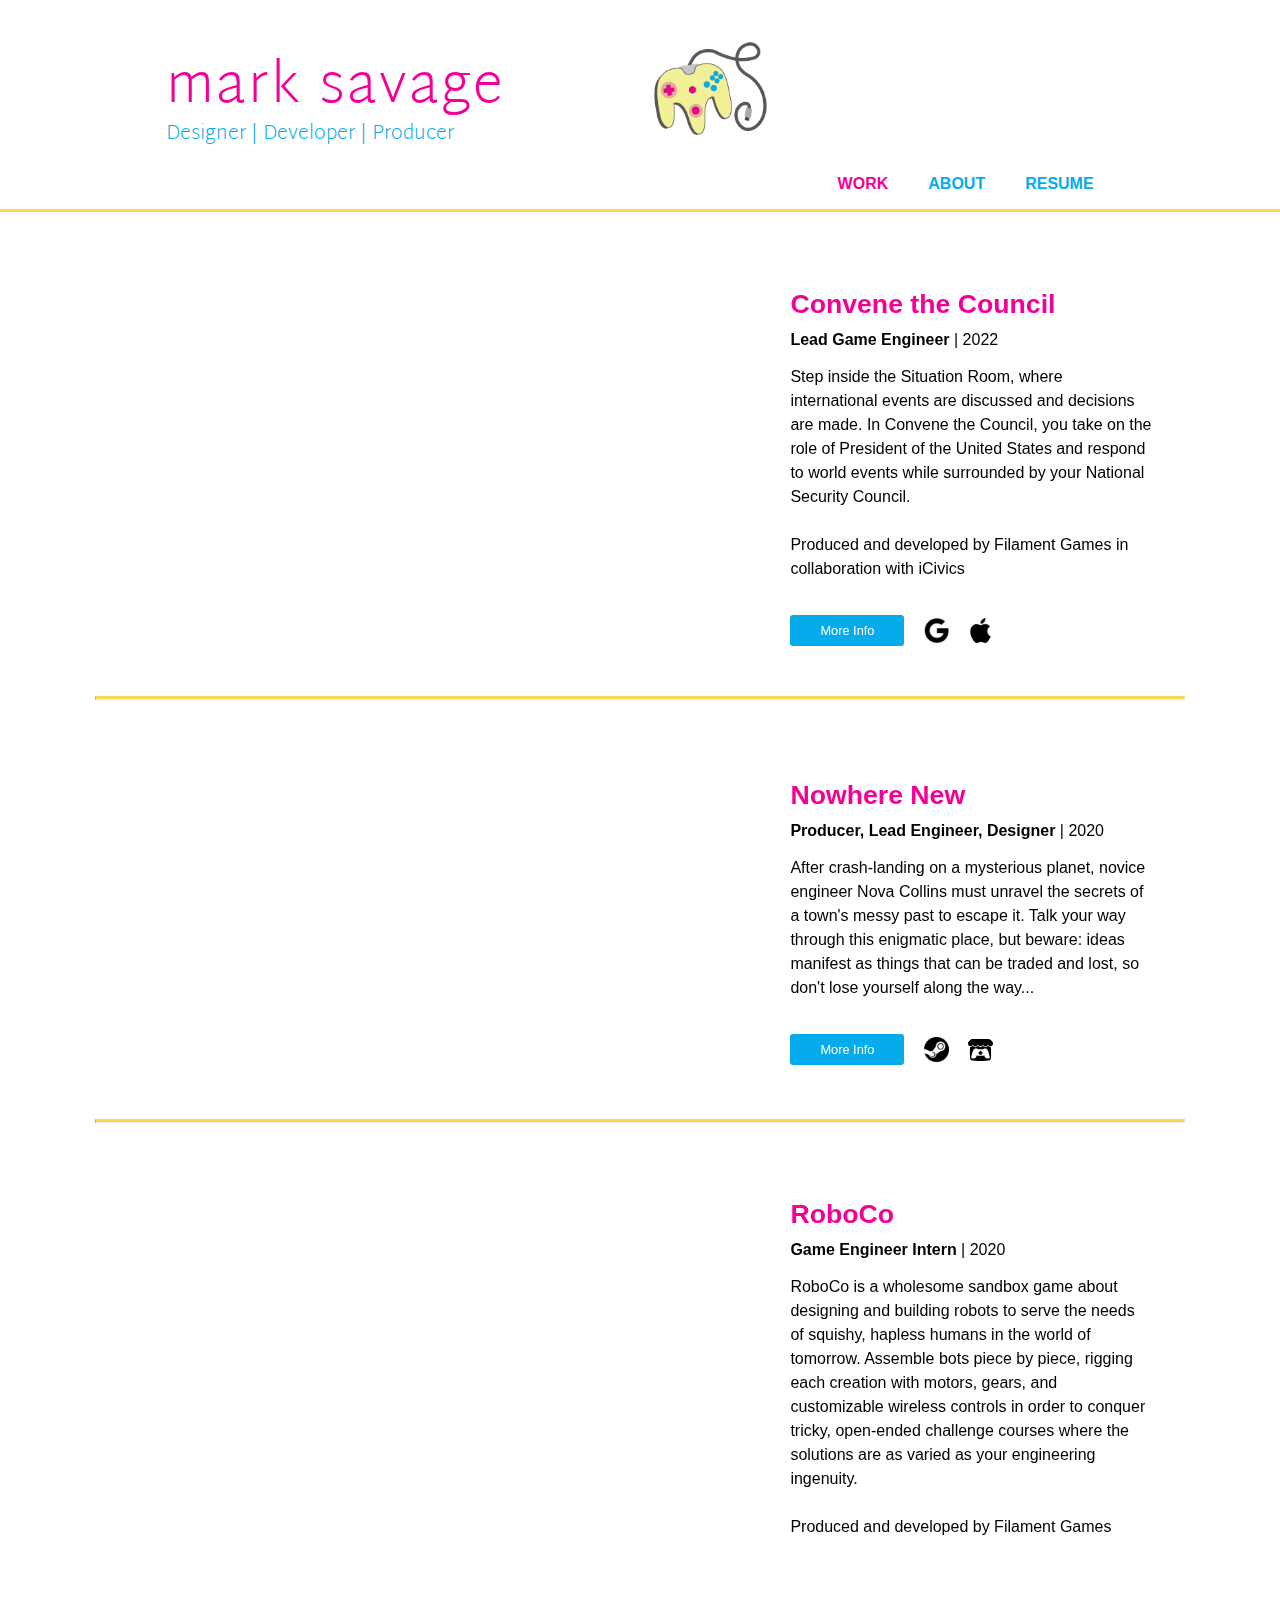
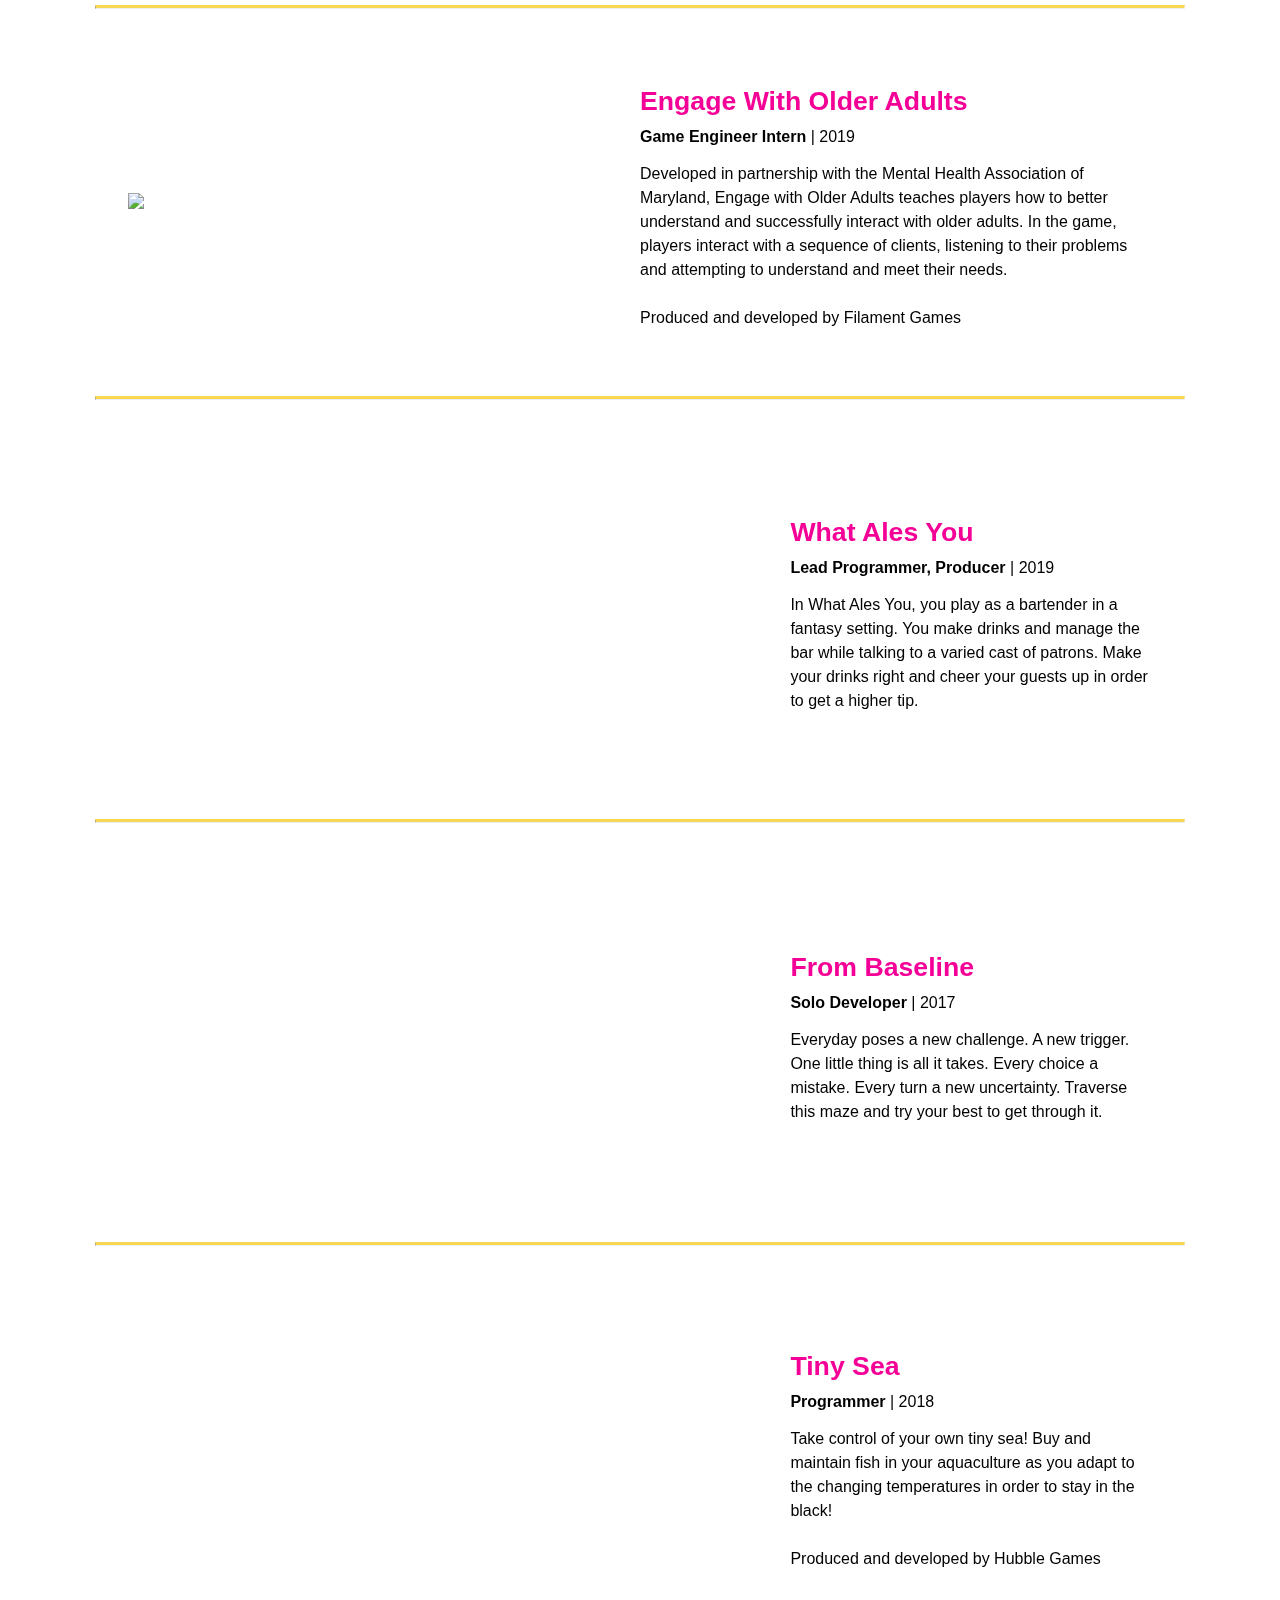
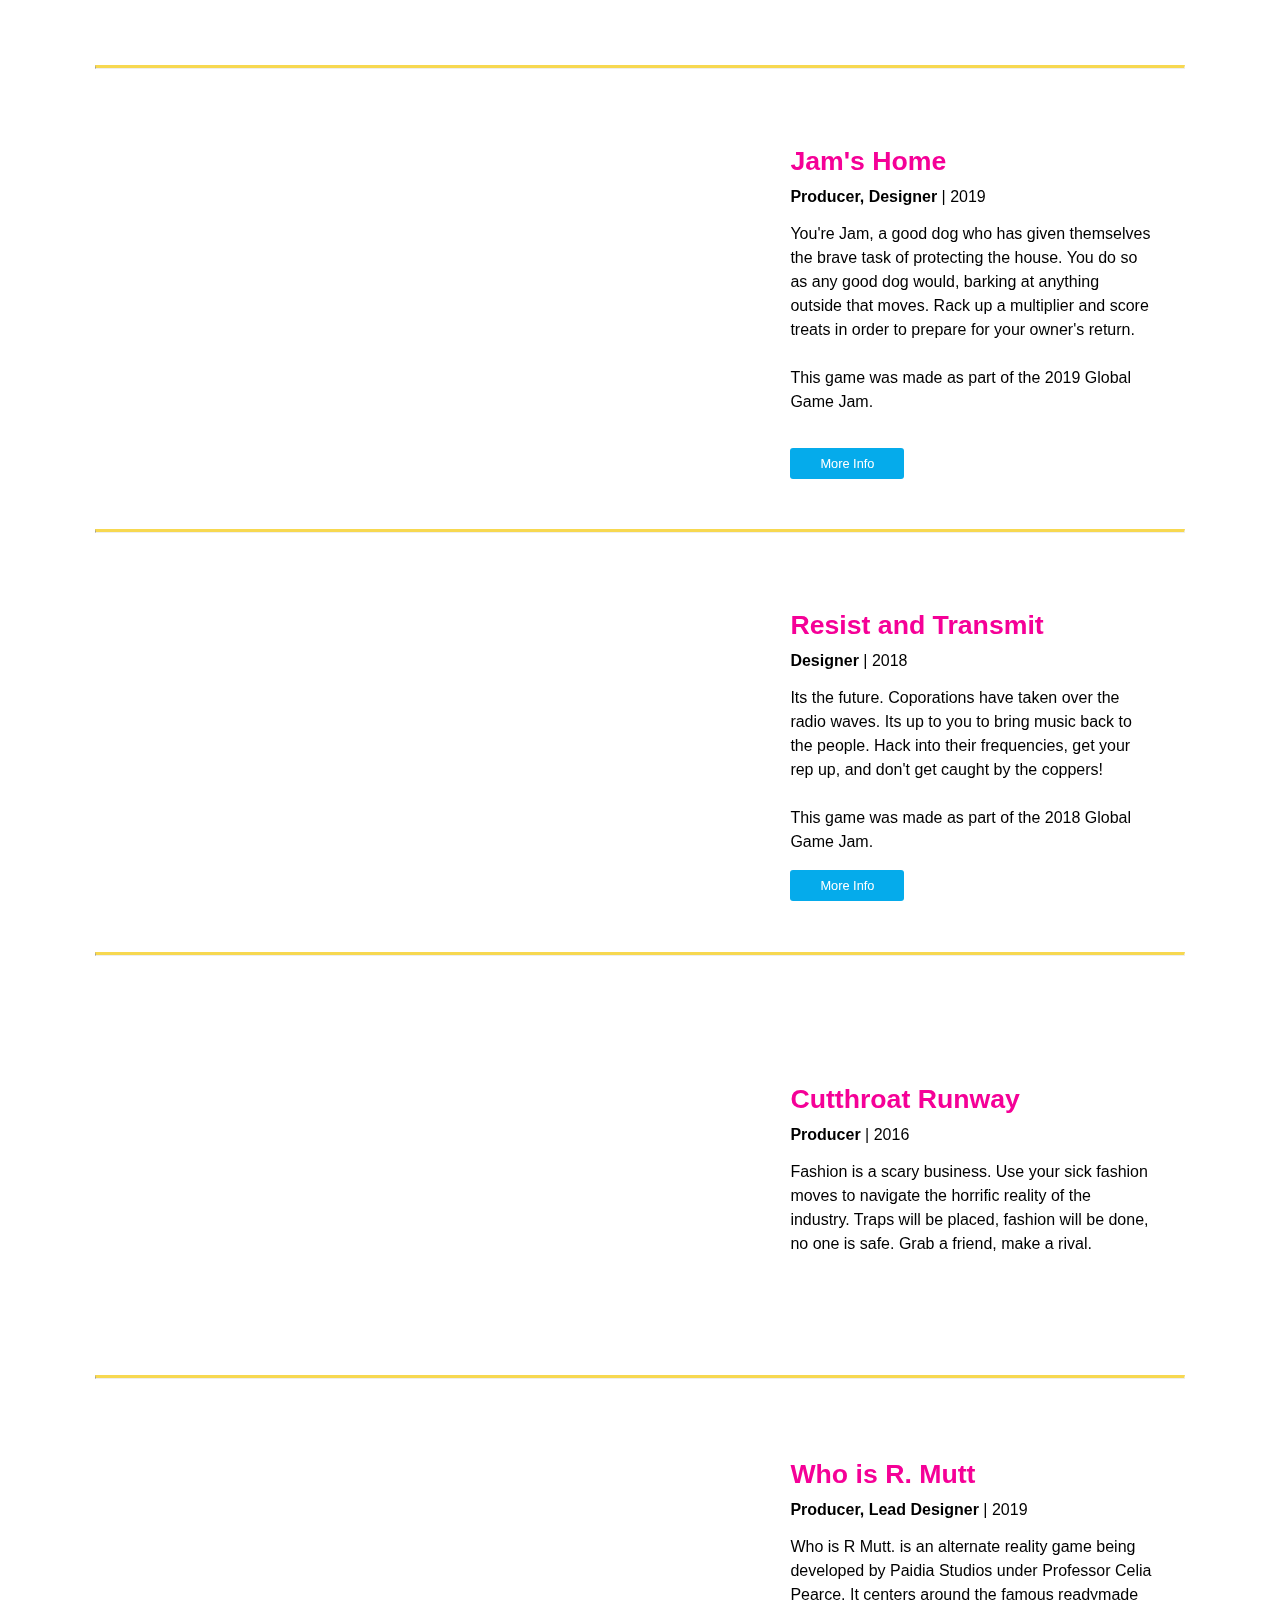
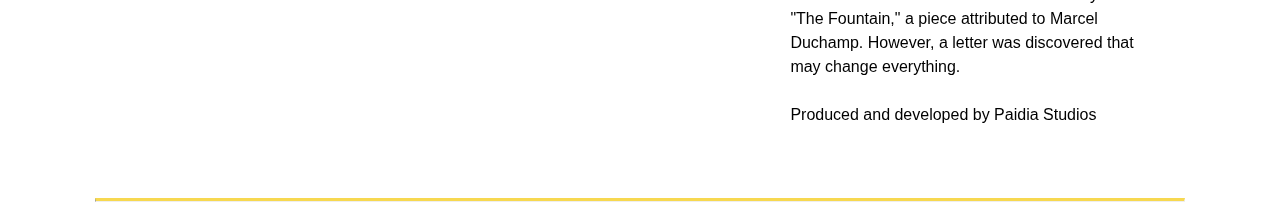
==== commit ef25395e: "Temp Links for More Info buttons" ====
--- a/index.html
+++ b/index.html
@@ -51,8 +51,8 @@
 				<p class="description">Step inside the Situation Room, where international events are discussed and decisions are made. In Convene the Council, you take on the role of President of the United States and respond to world events while surrounded by your National Security Council.<br><br>Produced and developed by Filament Games in collaboration with iCivics</p>
 				<br>
 				<div class = "links">
-					<a href = "../about.html" class = "moreInfo">More Info</a>
-					<a href = "https://www.icivics.org/games/convene-council" class = storeLink><img class = "storeLink" src="images/icons/web_icon.png" alt="iCivics"></a>
+					<a href = "https://www.icivics.org/games/convene-council" class = "moreInfo">More Info</a>
+					<!-- <a href = "https://www.icivics.org/games/convene-council" class = storeLink><img class = "storeLink" src="images/icons/web_icon.png" alt="iCivics"></a> -->
 					<a href = "https://play.google.com/store/apps/details?id=org.icivics.foreignpolicy" class = storeLink><img class = "storeLink" src="images/icons/google_icon.png" alt = "Play Store"></a>
 					<a href = "https://apps.apple.com/us/app/convene-the-council/id1606780107" class = storeLink><img class="storeLink" src="images/icons/apple_icon.png" alt="App Store"></a>
 				</div>
@@ -72,7 +72,7 @@
 				<p class="description">After crash-landing on a mysterious planet, novice engineer Nova Collins must unravel the secrets of a town's messy past to escape it. Talk your way through this enigmatic place, but beware: ideas manifest as things that can be traded and lost, so don't lose yourself along the way...</p>
 				<br>
 				<div class = "links">
-					<a href = "../about.html" class = "moreInfo">More Info</a>
+					<a href = "https://nowhere-new.com/" class = "moreInfo">More Info</a>
 					<a href = "https://store.steampowered.com/app/1330800/Nowhere_New/" class = storeLink><img class = "storeLink" src="images/icons/steam_logo.png" alt="Steam"></a>
 					<a href = "https://spacegirlstudios.itch.io/nowhere-new" class = storeLink><img class="storeLink" src="images/icons/itch_logo.svg" alt="itch.io"></a>
 				</div>
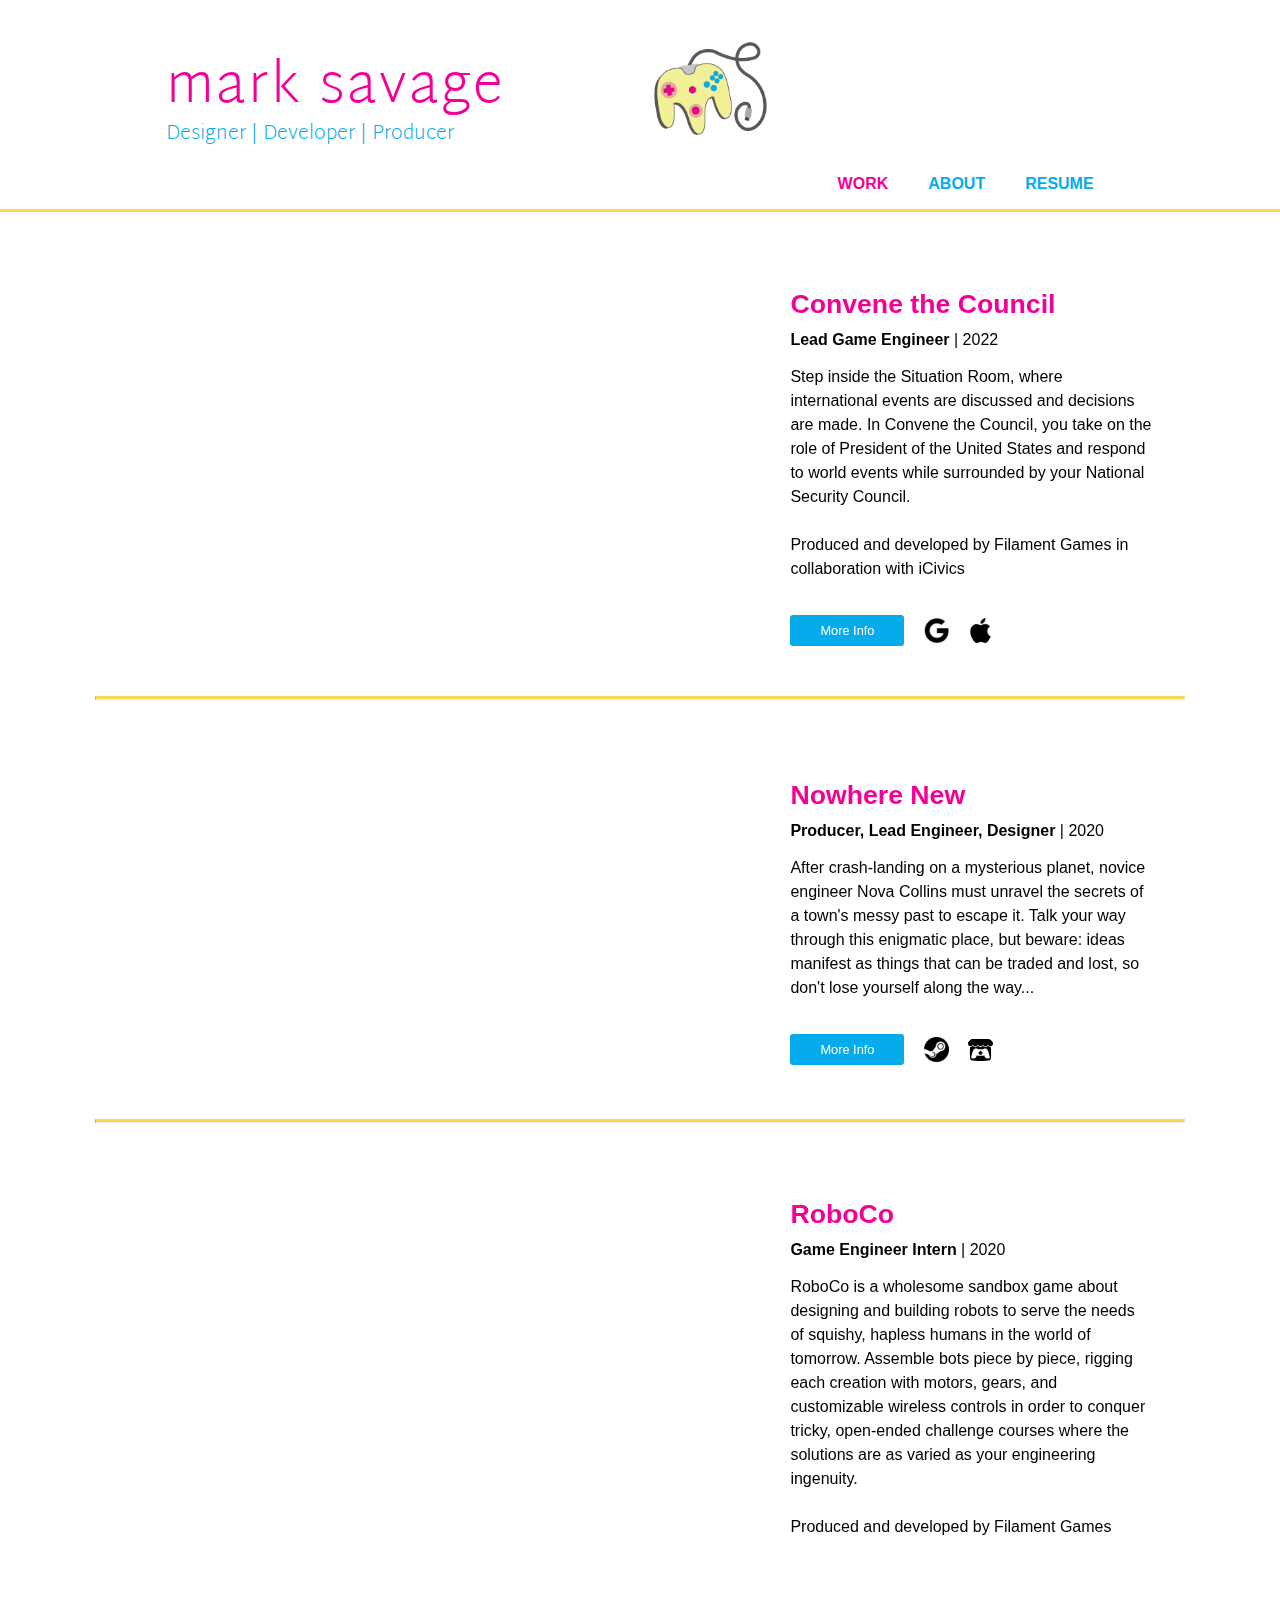
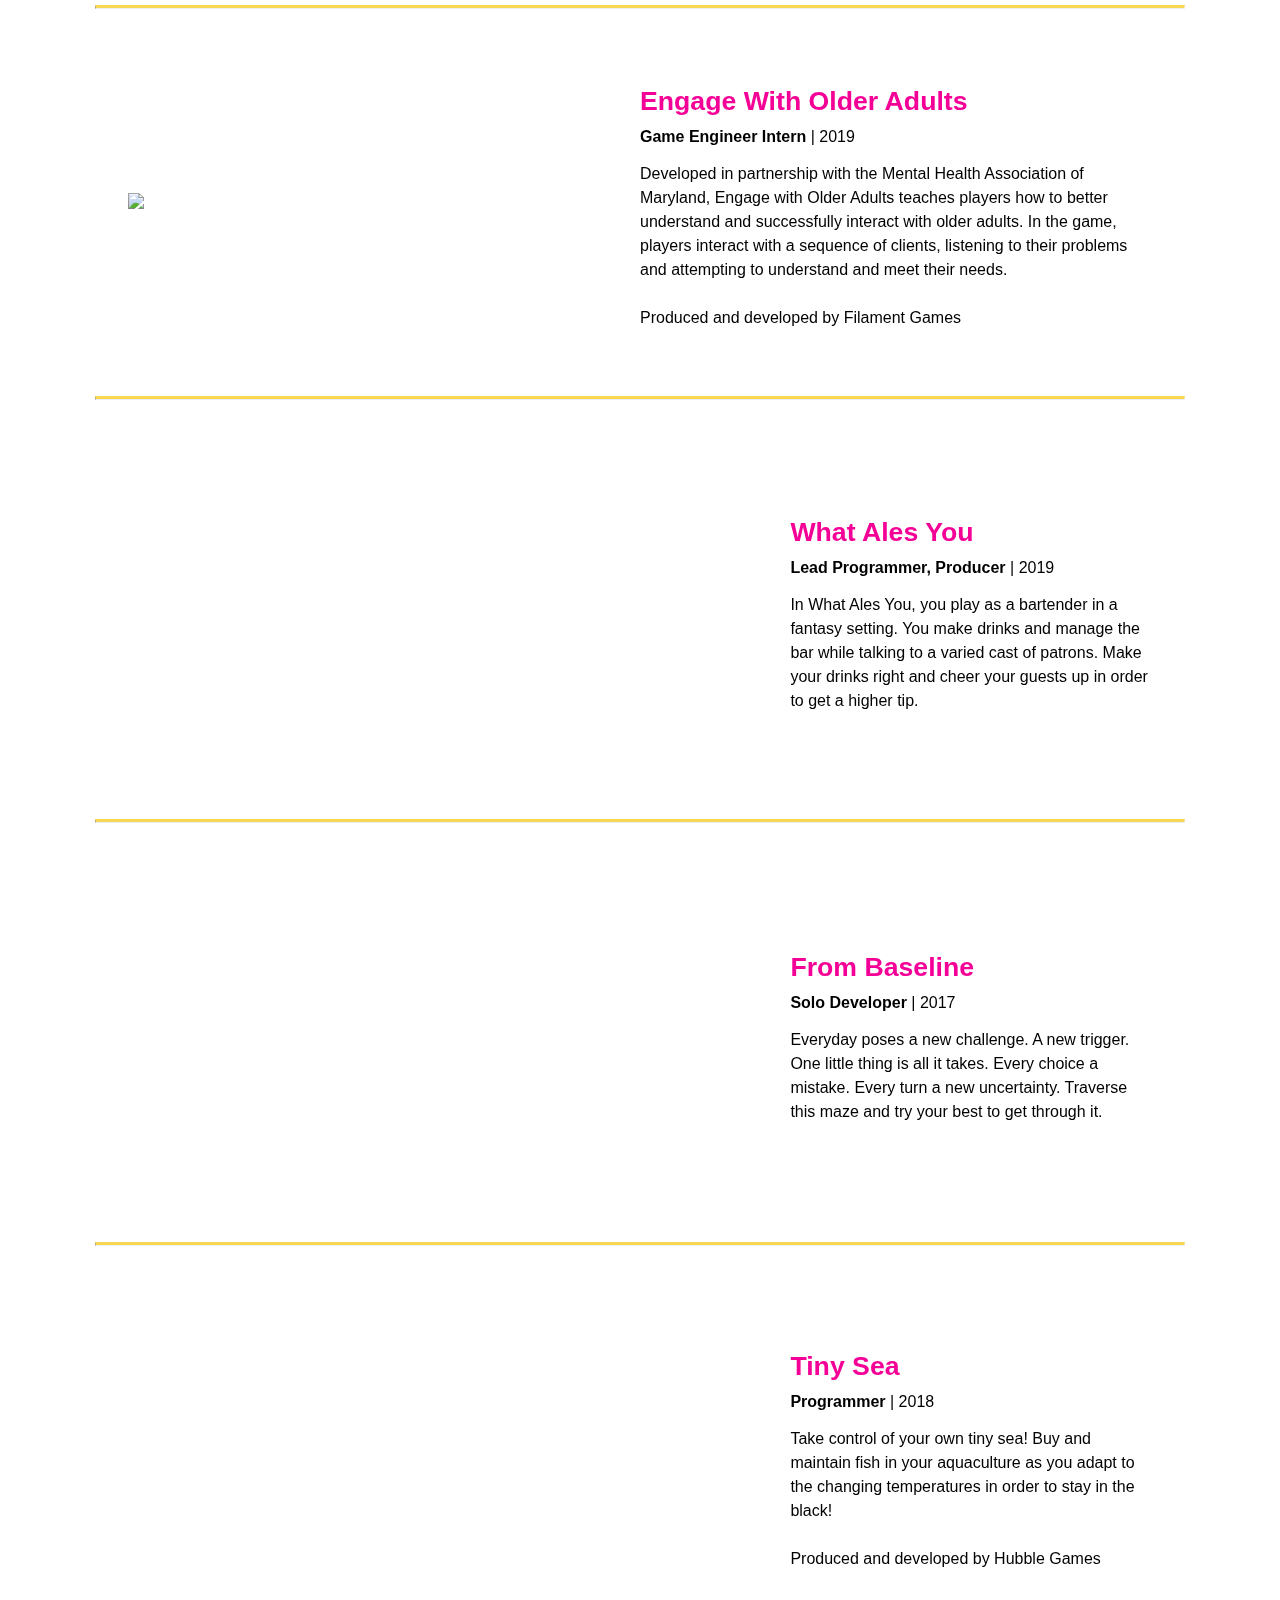
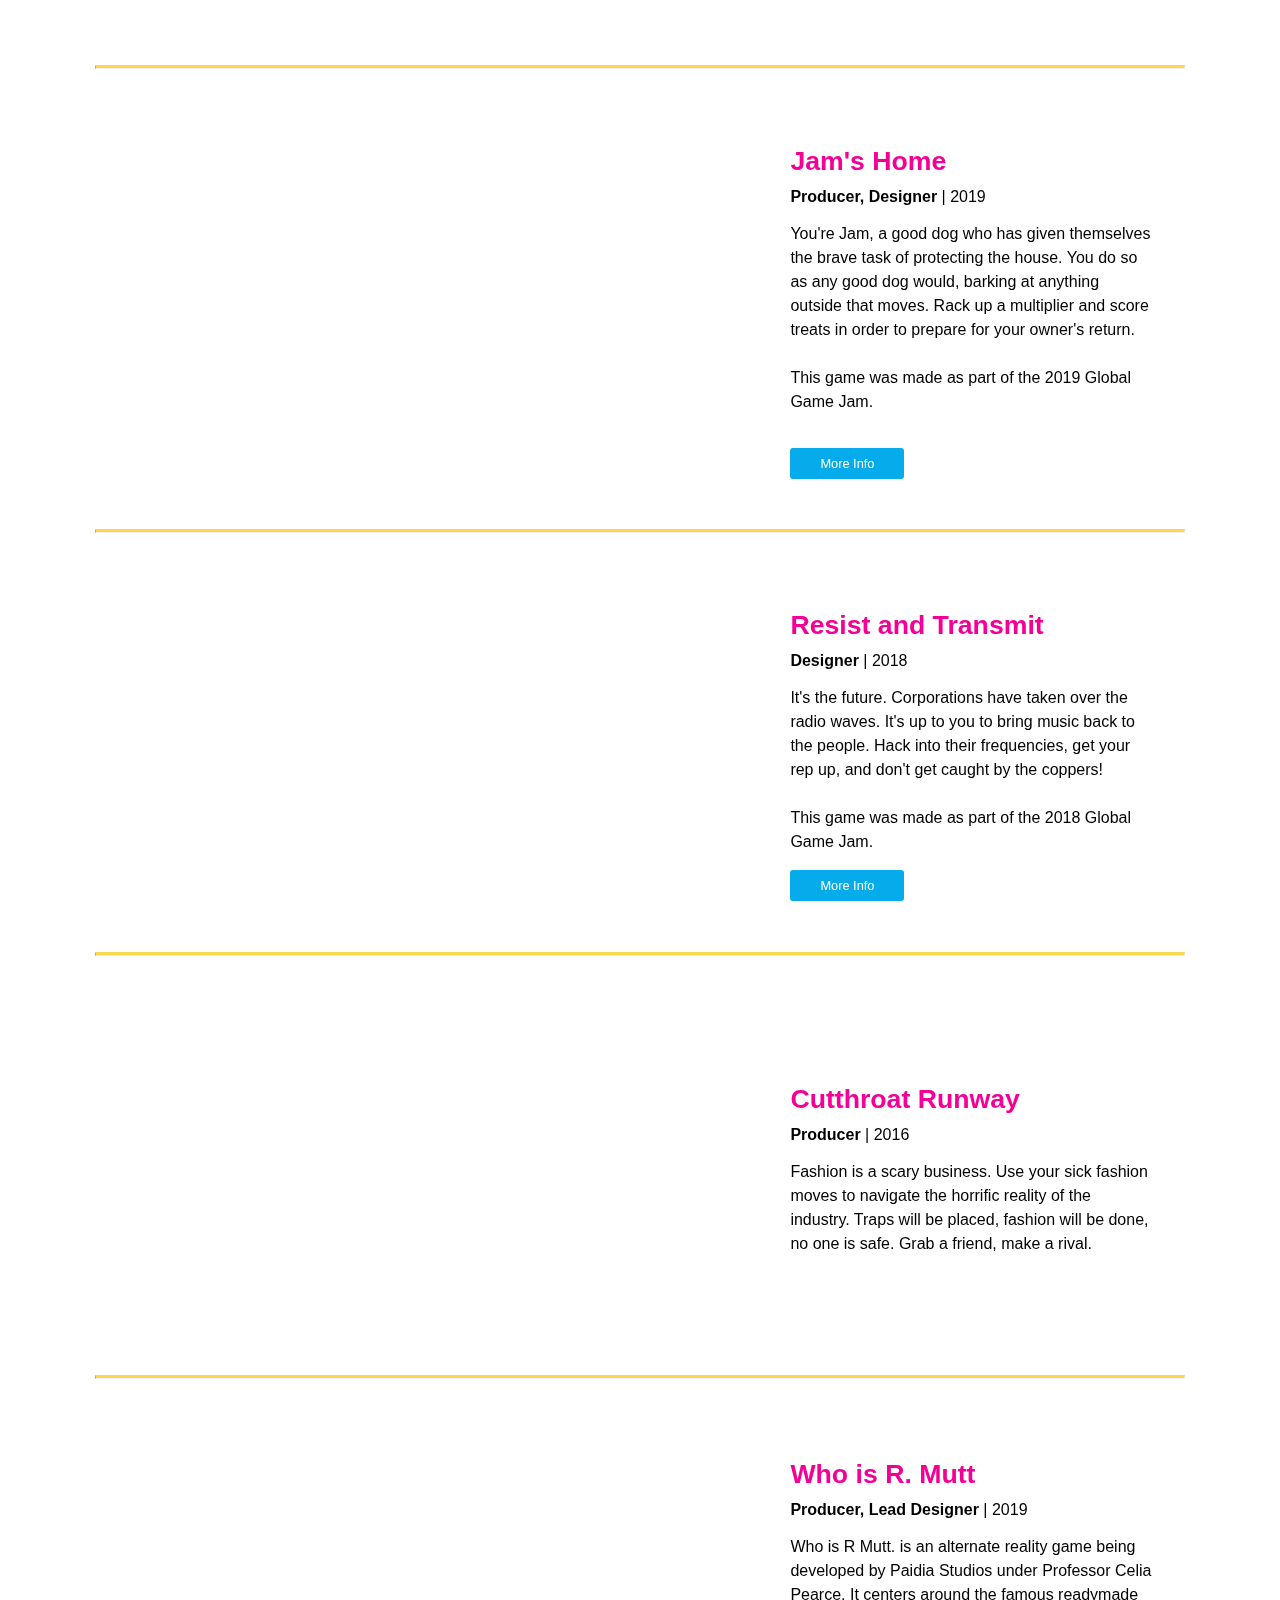
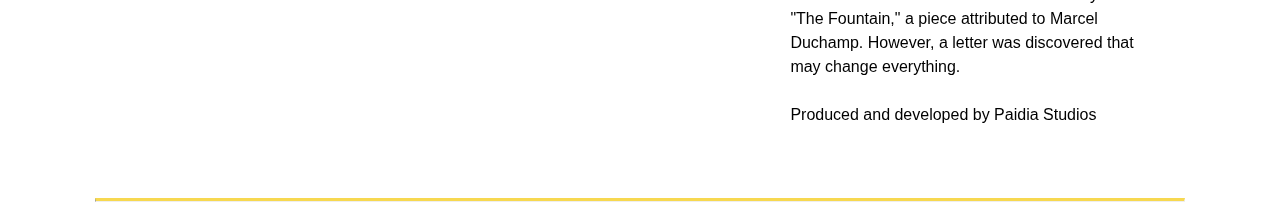
==== commit 9aef779a: "Fixed typos in Resist and Transmit description" ====
--- a/index.html
+++ b/index.html
@@ -182,7 +182,7 @@
 			<div class="game-text">
 				<h3 class="title">Resist and Transmit</h3>
 				<p class="credit"><b>Designer</b> | 2018</p>
-				<p class="description">Its the future. Coporations have taken over the radio waves. Its up to you to bring music back to the people. Hack into their frequencies, get your rep up, and don't get caught by the coppers!<br><br>This game was made as part of the 2018 Global Game Jam.</p>
+				<p class="description">It's the future. Corporations have taken over the radio waves. It's up to you to bring music back to the people. Hack into their frequencies, get your rep up, and don't get caught by the coppers!<br><br>This game was made as part of the 2018 Global Game Jam.</p>
 				<div class = "links">
 					<a href = "https://globalgamejam.org/2018/games/resist-transmit" class = "moreInfo">More Info</a>
 				</div>
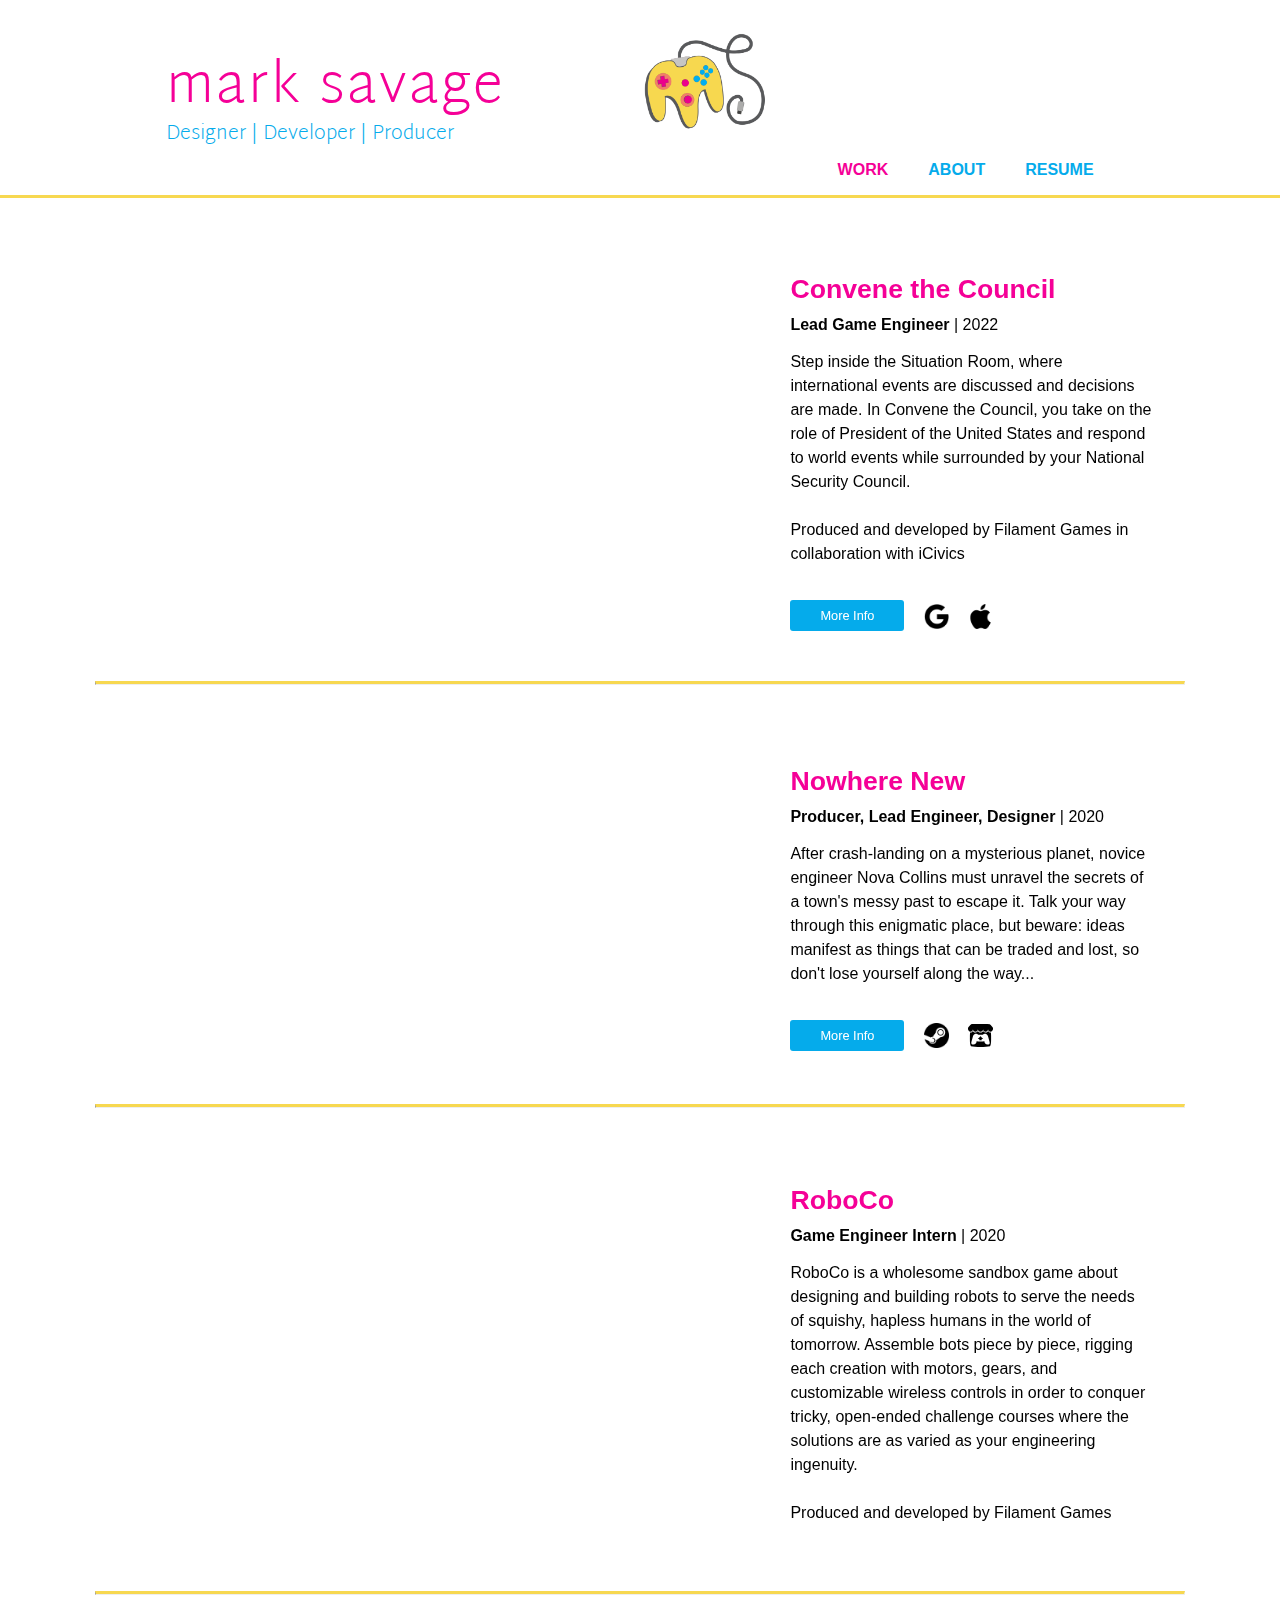
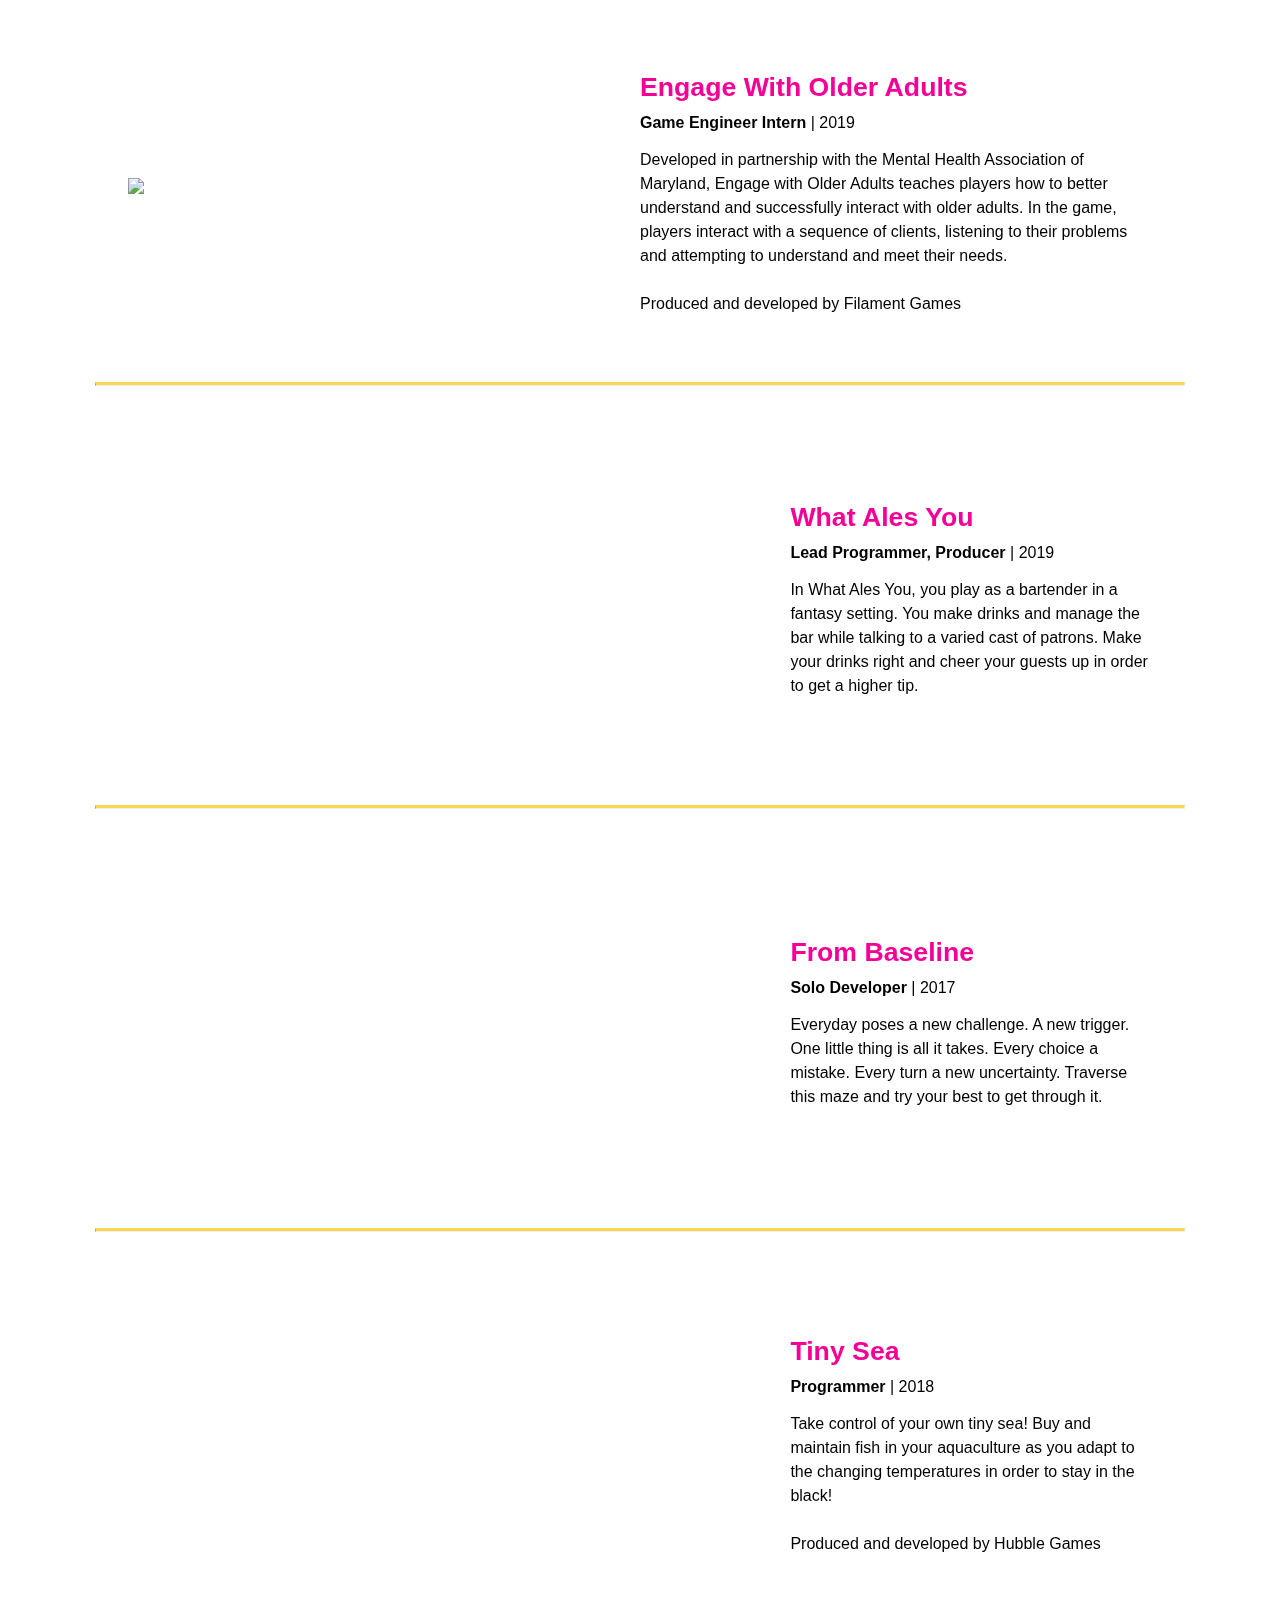
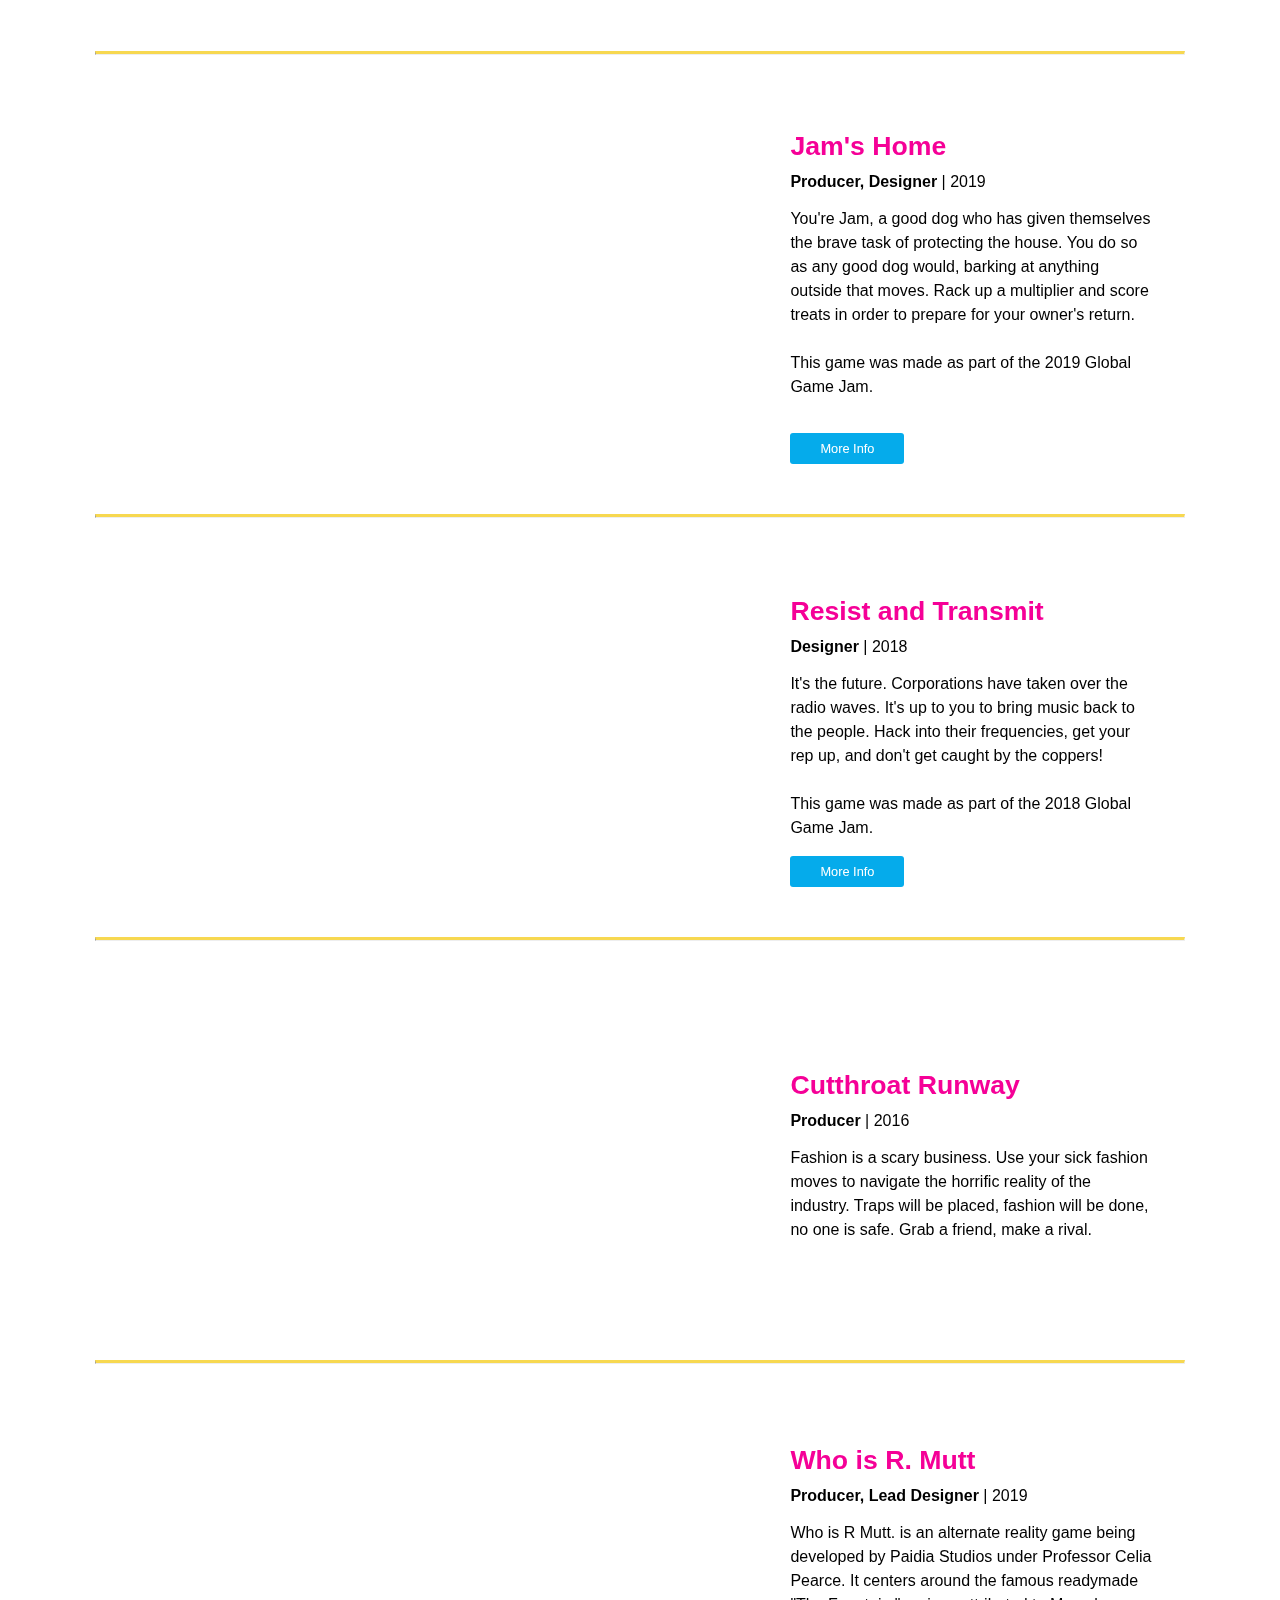
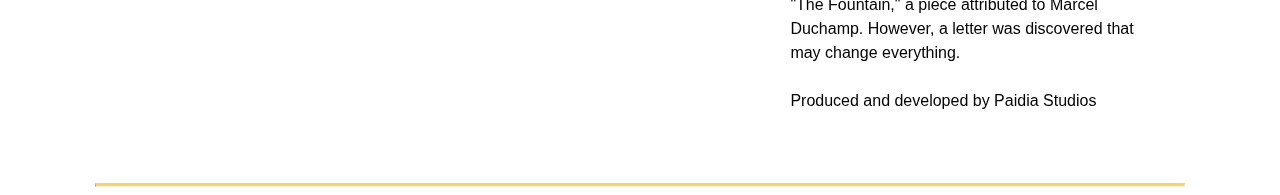
==== commit e8956688: "Updated Favicon" ====
--- a/index.html
+++ b/index.html
@@ -7,6 +7,9 @@
 		<link rel="icon" type="image/png" sizes="32x32" href="/favicon-32x32.png">
 		<link rel="icon" type="image/png" sizes="16x16" href="/favicon-16x16.png">
 		<link rel="manifest" href="/site.webmanifest">
+		<link rel="mask-icon" href="/safari-pinned-tab.svg" color="#5bbad5">
+		<meta name="msapplication-TileColor" content="#da532c">
+		<meta name="theme-color" content="#ffffff">
 		<!--Fonts-->
 		<link href="https://fonts.googleapis.com/css?family=Work+Sans" rel="stylesheet">
 		<link href="https://fonts.googleapis.com/css?family=Martel+Sans" rel="stylesheet">
--- a/style.css
+++ b/style.css
@@ -219,7 +219,7 @@
 
 	}
 	.game-text, .about-me .description {max-width: 100%; text-align: center;}
-	.game, .about-me { 
+	.game, .about-me, .bio { 
 		display: inherit;
 		margin-left:auto;
 		justify-content: center;
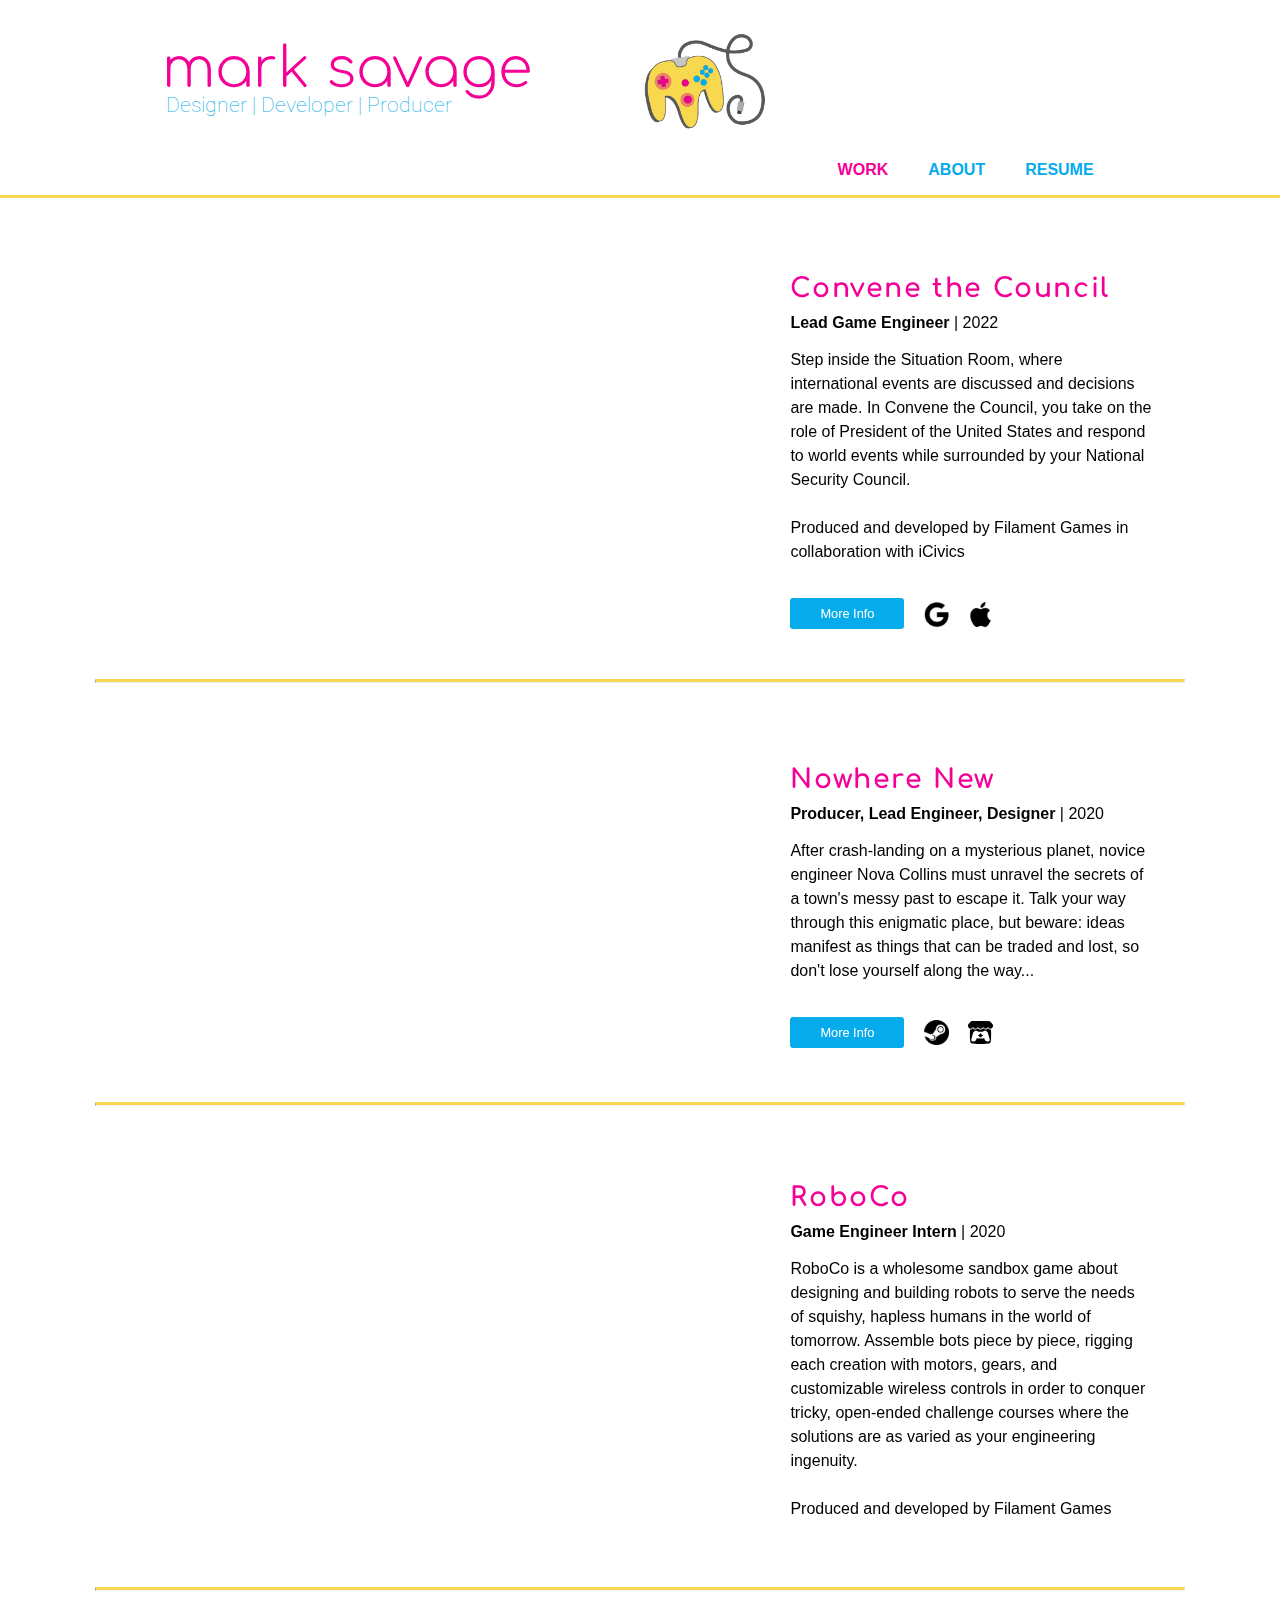
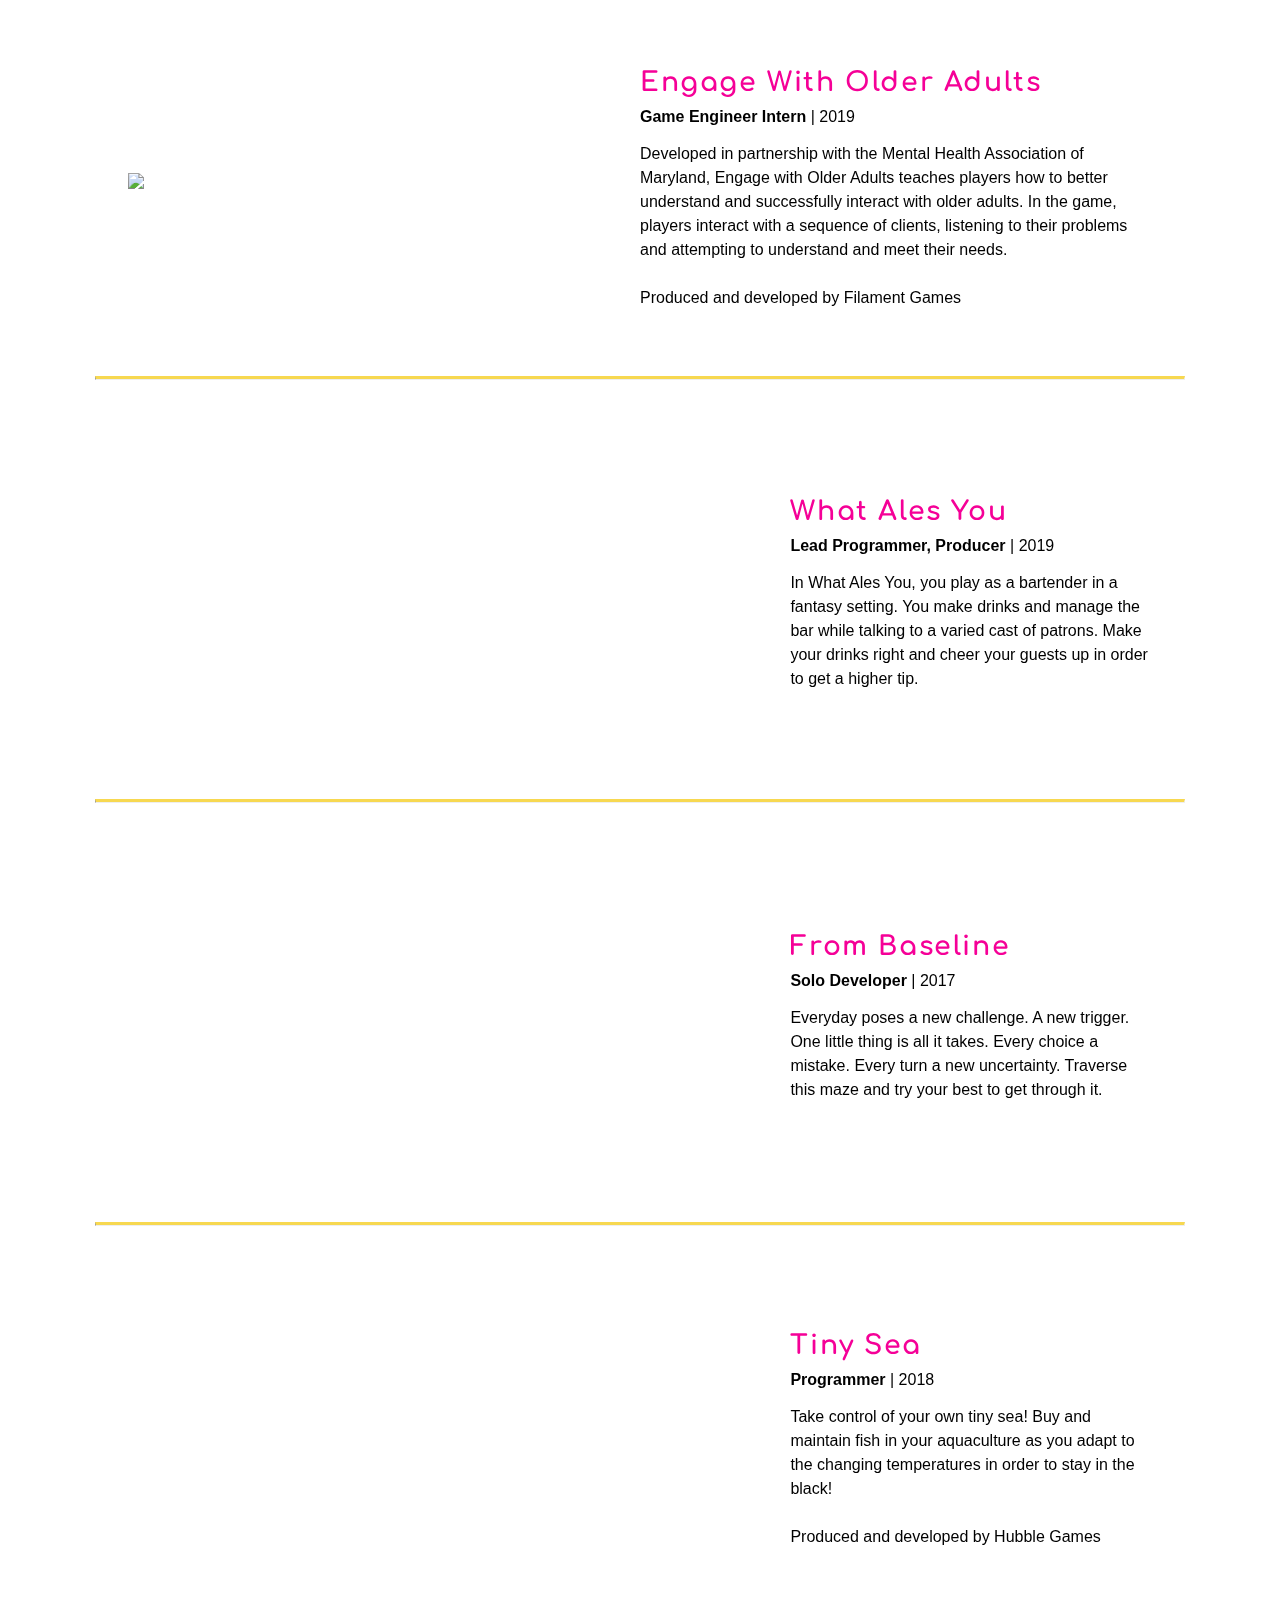
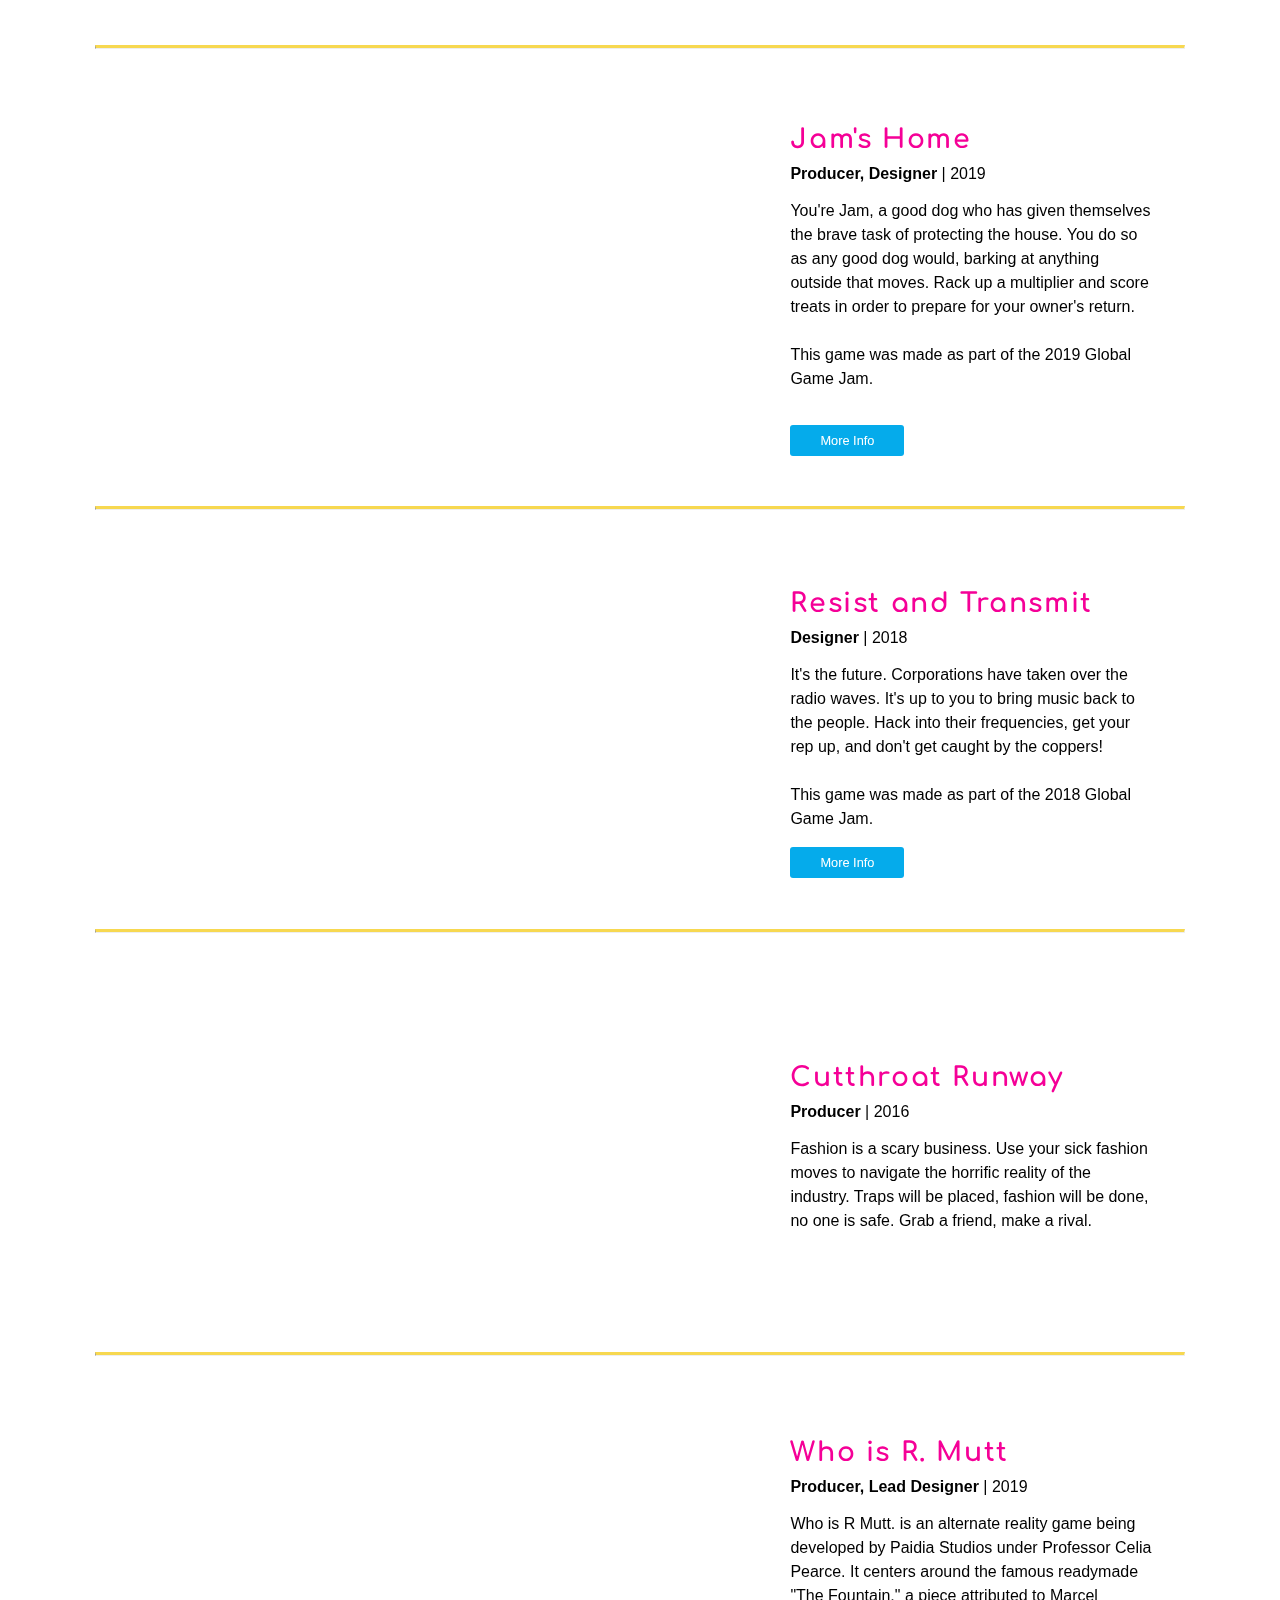
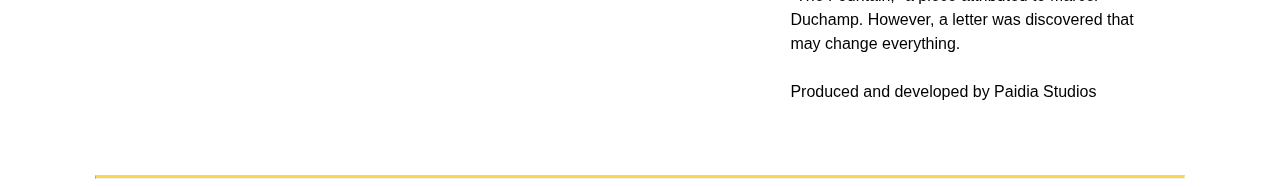
==== commit 4576c560: "Font display updates" ====
--- a/index.html
+++ b/index.html
@@ -13,6 +13,7 @@
 		<!--Fonts-->
 		<link href="https://fonts.googleapis.com/css?family=Work+Sans" rel="stylesheet">
 		<link href="https://fonts.googleapis.com/css?family=Martel+Sans" rel="stylesheet">
+		<link href="https://fonts.googleapis.com/css2?family=Comfortaa:wght@500&family=Roboto&display=swap" rel="stylesheet">
 		<!--  -->
 		<link rel="stylesheet" href="style.css">
 	</head>
--- a/style.css
+++ b/style.css
@@ -30,18 +30,18 @@
 }
 
 .title-text h1{
-    font-family: 'Martel Sans', sans-serif;
+    font-family: 'Comfortaa', sans-serif;
     font-size: 3.5em;
     font-weight: lighter;
-    margin-bottom: -40px;
-    letter-spacing: 2px;
-	color: #F50097
+    margin-bottom: -25px;
+    margin-left: -4px;
+    color: #F50097
 }
 
 .title-text h2{
-	font-family: 'Martel Sans', sans-serif;
+	font-family: 'Roboto', sans-serif;
 	font-weight: lighter;
-	font-size: 1.25em;
+	font-size: 1.32em;
 }
 
 .logo {
@@ -117,8 +117,9 @@
 
 .game-text .title{
 	font-size: 20pt;
+	letter-spacing: .1rem;
 	margin-bottom: -5px;
-	font-family: 'Work-Sans', sans-serif;
+    font-family: 'Comfortaa', sans-serif;
 	color: #F50097;
 }
 
